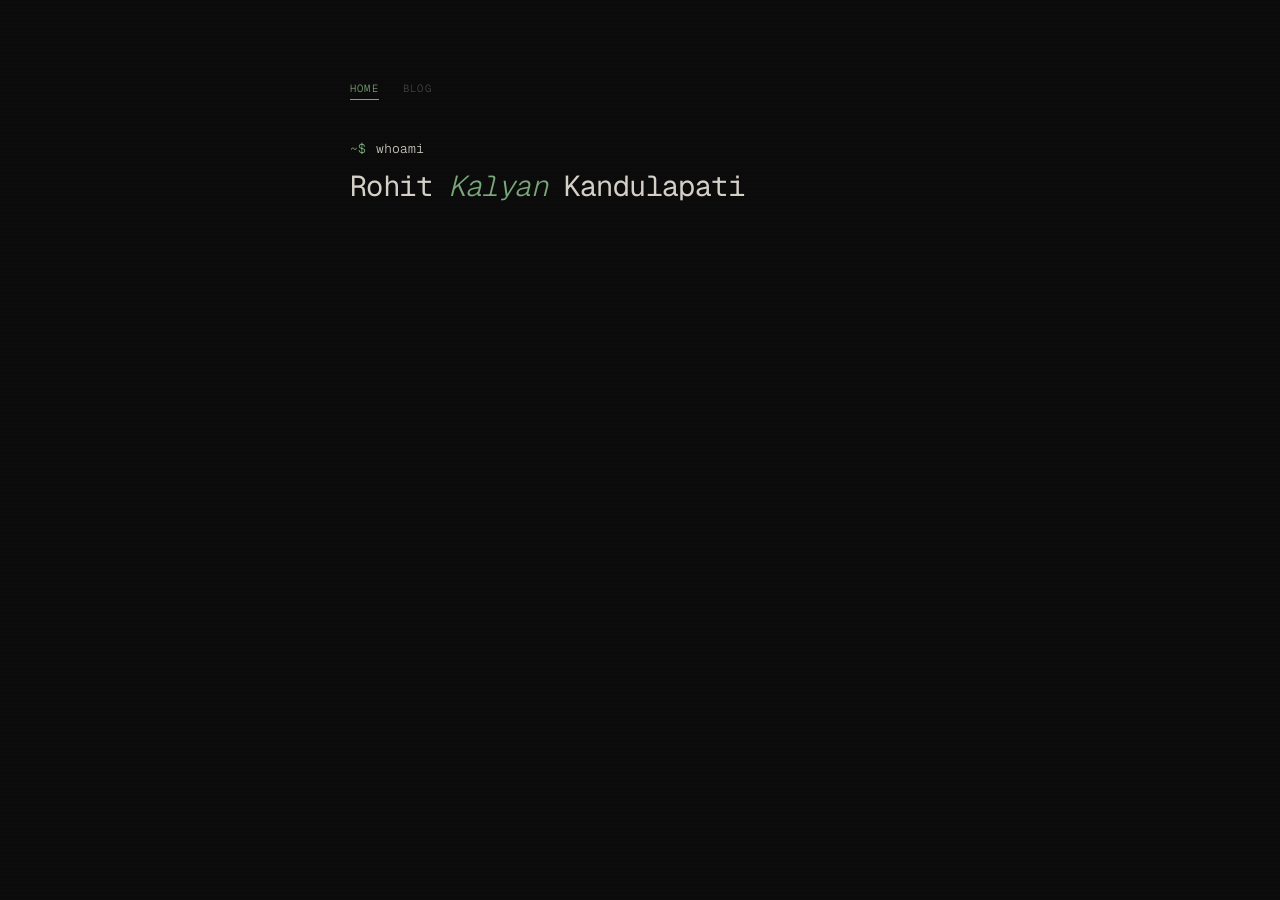
==== index.html @ 64111e32 "Blog hosted on hashnode" ====
<!DOCTYPE html>
<html lang="en">
<head>
  <meta charset="UTF-8" />
  <meta name="viewport" content="width=device-width, initial-scale=1.0" />
  <title>Rohit Kalyan Kandulapati</title>
  <link rel="icon" type="image/jpeg" href="icon.jpg">
  <link rel="apple-touch-icon" href="favicon.jpg">
  <link rel="preconnect" href="https://fonts.googleapis.com">
  <link href="https://fonts.googleapis.com/css2?family=Geist+Mono:wght@300;400;500&family=Caveat:wght@600&display=swap" rel="stylesheet">
  <style>
    *, *::before, *::after { box-sizing: border-box; margin: 0; padding: 0; }

    :root {
      --bg: #0c0c0c;
      --fg: #d4d0c8;
      --dim: #4a4845;
      --green: #7aa87a;
      --green-bright: #9ec89e;
      --line: #1e1e1b;
    }

    body {
      background: var(--bg);
      color: var(--fg);
      font-family: 'Geist Mono', monospace;
      font-weight: 300;
      font-size: 13px;
      line-height: 1.7;
      min-height: 100vh;
      padding: 5rem 1.5rem 5rem;
      display: flex;
      justify-content: center;
    }

    body::before {
      content: '';
      position: fixed;
      inset: 0;
      background: repeating-linear-gradient(
        0deg, transparent, transparent 2px,
        rgba(0,0,0,0.04) 2px, rgba(0,0,0,0.04) 4px
      );
      pointer-events: none;
      z-index: 0;
    }

    main {
      position: relative;
      z-index: 1;
      width: 100%;
      max-width: 580px;
    }

    /* ── site nav ── */
    .site-nav {
      display: flex;
      gap: 1.5rem;
      margin-bottom: 2.5rem;
    }
    .site-nav a {
      font-size: 0.65rem;
      color: var(--dim);
      text-decoration: none;
      letter-spacing: 0.12em;
      text-transform: uppercase;
      transition: color 0.2s;
      position: relative;
    }
    .site-nav a:hover { color: var(--fg); }
    .site-nav a.active { color: var(--green); }
    .site-nav a.active::after {
      content: '';
      position: absolute;
      bottom: -2px;
      left: 0;
      width: 100%;
      height: 1px;
      background: var(--green);
    }

    /* ── animation ── */
    .anim {
      opacity: 0;
      transition: opacity 0.35s ease;
    }
    .anim.show { opacity: 1; }

    /* ── layout ── */
    .row {
      display: flex;
      align-items: baseline;
      gap: 0.6rem;
      line-height: 1.7;
    }

    .prompt { color: var(--green); flex-shrink: 0; user-select: none; }
    .cmd    { color: var(--fg); }

    .out     { color: var(--fg); }
    .out-dim { color: var(--dim); }

    .name-out {
      font-size: clamp(1.3rem, 4vw, 1.8rem);
      font-weight: 400;
      color: var(--fg);
      letter-spacing: -0.02em;
      line-height: 1.2;
    }

    /* green italic highlights */
    .name-em { font-style: italic; color: var(--green); font-weight: 300; }
    .hl      { font-style: italic; color: var(--green); }

    /* cursor */
    .cursor {
      display: inline-block;
      width: 7px;
      height: 0.85em;
      background: var(--green);
      vertical-align: text-bottom;
      margin-left: 1px;
      animation: blink 1.1s step-end infinite;
    }
    @keyframes blink { 0%,100%{opacity:1} 50%{opacity:0} }
    .cursor.off { display: none; }

    /* spacing */
    .gap-sm { margin-top: 0.6rem; }
    .gap-md { margin-top: 1.4rem; }
    .gap-lg { margin-top: 2.2rem; }

    /* skills */
    .skills-row { flex-wrap: wrap; align-items: baseline; }
    .skill {
      color: var(--dim);
      cursor: default;
      transition: color 0.15s;
      font-size: 13px;
    }
    .skill:hover { color: var(--green); }
    .sep-dot { color: #2a2a27; margin: 0 0.35rem; font-size: 13px; }

    /* icon links */
    .icon-links { display: flex; flex-direction: column; gap: 0.35rem; }
    .icon-links a {
      color: var(--dim);
      text-decoration: none;
      display: flex;
      align-items: center;
      gap: 0.6rem;
      transition: color 0.15s;
    }
    .icon-links a:hover,
    .icon-links a:hover span { color: var(--green); }
    .icon-links svg { width: 14px; height: 14px; flex-shrink: 0; }
    .icon-links span { color: var(--fg); font-size: 13px; }

    /* divider */
    .term-divider {
      border: none;
      border-top: 1px solid var(--line);
      margin: 1.8rem 0;
    }

    @media (max-width: 480px) {
      body { padding: 4rem 1.25rem 4rem; }
    }
  </style>
</head>
<body>
<main>

  <nav class="site-nav">
    <a href="/" class="active">home</a>
    <a href="https://blog.rohitkalyan.in" target="_blank" rel="noopener">blog</a>
  </nav>

  <!-- whoami -->
  <div class="row anim" id="s1">
    <span class="prompt">~$</span>
    <span class="cmd" id="cmd1"></span><span class="cursor" id="cur1"></span>
  </div>
  <div class="row gap-sm anim" id="s2">
    <span class="name-out">Rohit <em class="name-em">Kalyan</em> Kandulapati</span>
  </div>

  <!-- cat about.txt -->
  <div class="row gap-md anim" id="s3">
    <span class="prompt">~$</span>
    <span class="cmd" id="cmd2"></span><span class="cursor" id="cur2"></span>
  </div>
  <div class="anim" id="s4" style="opacity:0">
    <div class="row gap-sm" style="opacity:0"><span class="out">DevOps Engineer based in Hyderabad, India.</span></div>
    <div class="row" style="opacity:0"><span class="out">2+ years running <em class="hl">Kubernetes</em> on <em class="hl">AWS</em> — EKS migrations,</span></div>
    <div class="row" style="opacity:0"><span class="out">CI/CD pipelines, and automating what drains engineering teams.</span></div>
    <div class="row" style="opacity:0"><span class="out">Currently at <em class="hl">Carelon Global Solutions</em>. <em class="hl">CKA certified.</em></span></div>
  </div>

  <!-- cat skills.txt -->
  <div class="row gap-md anim" id="s5">
    <span class="prompt">~$</span>
    <span class="cmd" id="cmd3"></span><span class="cursor" id="cur3"></span>
  </div>
  <div class="row gap-sm skills-row anim" id="s6">
    <span class="skill">kubernetes</span><span class="sep-dot">·</span><span class="skill">eks</span><span class="sep-dot">·</span><span class="skill">aws</span><span class="sep-dot">·</span><span class="skill">terraform</span><span class="sep-dot">·</span><span class="skill">jenkins</span><span class="sep-dot">·</span><span class="skill">github actions</span><span class="sep-dot">·</span><span class="skill">argo cd</span><span class="sep-dot">·</span><span class="skill">docker</span><span class="sep-dot">·</span><span class="skill">ansible</span><span class="sep-dot">·</span><span class="skill">python</span><span class="sep-dot">·</span><span class="skill">bash</span>
  </div>

  <!-- cat links.txt -->
  <div class="row gap-md anim" id="s7">
    <span class="prompt">~$</span>
    <span class="cmd" id="cmd4"></span><span class="cursor" id="cur4"></span>
  </div>
  <div class="icon-links gap-sm anim" id="s8" style="opacity:0">
    <a href="https://github.com/rohit-kandulapati" style="opacity:0" target="_blank" rel="noopener">
      <svg viewBox="0 0 24 24" fill="none" stroke="currentColor" stroke-width="1.5"><path d="M9 19c-5 1.5-5-2.5-7-3m14 6v-3.87a3.37 3.37 0 0 0-.94-2.61c3.14-.35 6.44-1.54 6.44-7A5.44 5.44 0 0 0 20 4.77 5.07 5.07 0 0 0 19.91 1S18.73.65 16 2.48a13.38 13.38 0 0 0-7 0C6.27.65 5.09 1 5.09 1A5.07 5.07 0 0 0 5 4.77a5.44 5.44 0 0 0-1.5 3.78c0 5.42 3.3 6.61 6.44 7A3.37 3.37 0 0 0 9 18.13V22"/></svg>
      <span>github.com/rohit-kandulapati</span>
    </a>
    <a href="https://linkedin.com/in/rohit-kandulapati" style="opacity:0" target="_blank" rel="noopener">
      <svg viewBox="0 0 24 24" fill="none" stroke="currentColor" stroke-width="1.5"><path d="M16 8a6 6 0 0 1 6 6v7h-4v-7a2 2 0 0 0-2-2 2 2 0 0 0-2 2v7h-4v-7a6 6 0 0 1 6-6z"/><rect x="2" y="9" width="4" height="12"/><circle cx="4" cy="4" r="2"/></svg>
      <span>linkedin.com/in/rohit-kandulapati</span>
    </a>
    <a href="mailto:rohitkalyan.kandulapati@gmail.com" style="opacity:0">
      <svg viewBox="0 0 24 24" fill="none" stroke="currentColor" stroke-width="1.5"><path d="M4 4h16c1.1 0 2 .9 2 2v12c0 1.1-.9 2-2 2H4c-1.1 0-2-.9-2-2V6c0-1.1.9-2 2-2z"/><polyline points="22,6 12,13 2,6"/></svg>
      <span>rohitkalyan.kandulapati@gmail.com</span>
    </a>
  </div>

  <!-- open prompt -->
  <div class="row gap-lg anim" id="s9">
    <span class="prompt">~$</span>
    <span class="cursor"></span>
  </div>

</main>
<script>
  const sleep = ms => new Promise(r => setTimeout(r, ms));

  function show(id) {
    const el = document.getElementById(id);
    if (el) { el.style.opacity = '1'; el.style.transition = 'none'; }
  }

  function hideCursor(id) {
    const el = document.getElementById(id);
    if (el) el.classList.add('off');
  }

  async function type(cmdId, text, speed) {
    const el = document.getElementById(cmdId);
    if (!el) return;
    for (const ch of text) {
      el.textContent += ch;
      await sleep(speed + Math.random() * 18);
    }
  }

  async function showLines(parentId, delayBetween) {
    const parent = document.getElementById(parentId);
    if (!parent) return;
    parent.style.opacity = '1';
    for (const line of parent.children) {
      line.style.opacity = '1';
      await sleep(delayBetween);
    }
  }

  async function run() {
    await sleep(400);

    show('s1');
    await type('cmd1', 'whoami', 70);
    await sleep(120);
    hideCursor('cur1');
    show('s2');
    await sleep(350);

    show('s3');
    await type('cmd2', 'cat about.txt', 60);
    await sleep(120);
    hideCursor('cur2');
    await showLines('s4', 80);
    await sleep(300);

    show('s5');
    await type('cmd3', 'cat skills.txt', 60);
    await sleep(120);
    hideCursor('cur3');
    show('s6');
    await sleep(300);

    show('s7');
    await type('cmd4', 'cat links.txt', 60);
    await sleep(120);
    hideCursor('cur4');
    await showLines('s8', 100);
    await sleep(300);

    show('s9');
  }

  run();
</script>
</body>
</html>
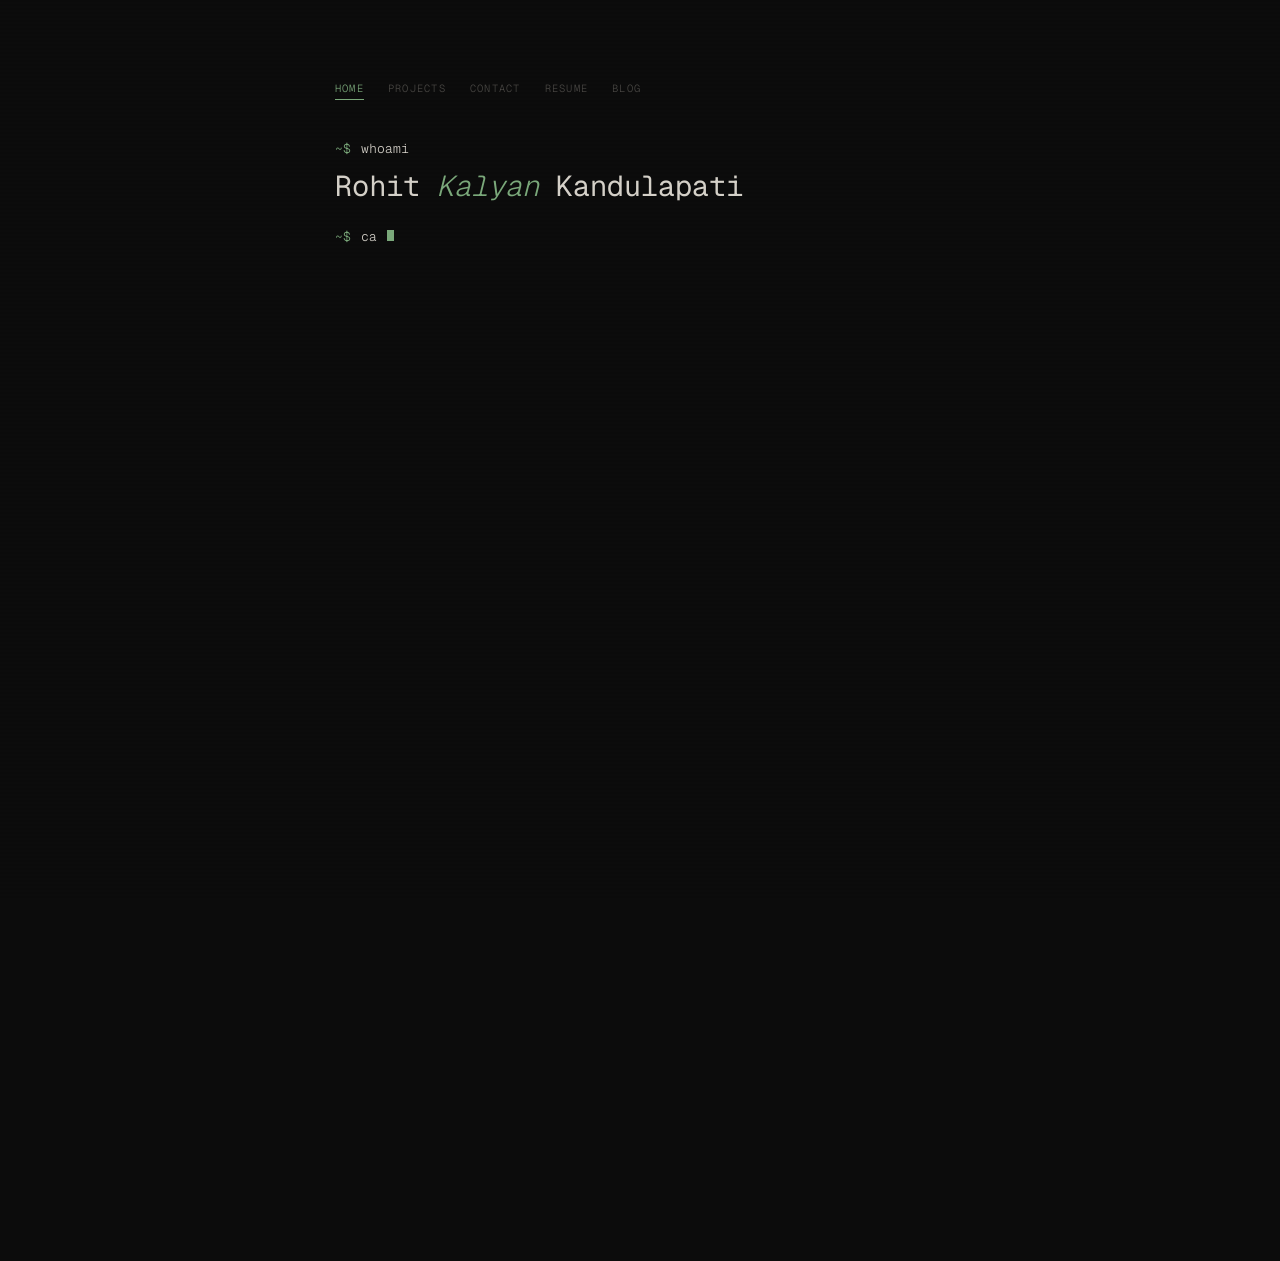
==== commit 78098d59: "Adding Changes" ====
--- a/index.html
+++ b/index.html
@@ -1,8 +1,9 @@
-<!DOCTYPE html>
+<!doctype html>
 <html lang="en">
 <head>
-  <meta charset="UTF-8" />
-  <meta name="viewport" content="width=device-width, initial-scale=1.0" />
+  <meta charset="UTF-8">
+  <meta name="viewport" content="width=device-width, initial-scale=1.0">
+  <meta name="description" content="Rohit Kalyan Kandulapati - CKA-certified DevOps Engineer working with AWS, EKS, CI/CD, and infrastructure automation.">
   <title>Rohit Kalyan Kandulapati</title>
   <link rel="icon" type="image/jpeg" href="icon.jpg">
   <link rel="apple-touch-icon" href="favicon.jpg">
@@ -23,7 +24,7 @@
     body {
       background: var(--bg);
       color: var(--fg);
-      font-family: 'Geist Mono', monospace;
+      font-family: "Geist Mono", monospace;
       font-weight: 300;
       font-size: 13px;
       line-height: 1.7;
@@ -34,12 +35,12 @@
     }
 
     body::before {
-      content: '';
+      content: "";
       position: fixed;
       inset: 0;
       background: repeating-linear-gradient(
         0deg, transparent, transparent 2px,
-        rgba(0,0,0,0.04) 2px, rgba(0,0,0,0.04) 4px
+        rgba(0, 0, 0, 0.04) 2px, rgba(0, 0, 0, 0.04) 4px
       );
       pointer-events: none;
       z-index: 0;
@@ -49,15 +50,16 @@
       position: relative;
       z-index: 1;
       width: 100%;
-      max-width: 580px;
-    }
-
-    /* ── site nav ── */
+      max-width: 610px;
+    }
+
     .site-nav {
       display: flex;
+      flex-wrap: wrap;
       gap: 1.5rem;
       margin-bottom: 2.5rem;
     }
+
     .site-nav a {
       font-size: 0.65rem;
       color: var(--dim);
@@ -67,10 +69,11 @@
       transition: color 0.2s;
       position: relative;
     }
+
     .site-nav a:hover { color: var(--fg); }
     .site-nav a.active { color: var(--green); }
     .site-nav a.active::after {
-      content: '';
+      content: "";
       position: absolute;
       bottom: -2px;
       left: 0;
@@ -79,14 +82,13 @@
       background: var(--green);
     }
 
-    /* ── animation ── */
     .anim {
       opacity: 0;
       transition: opacity 0.35s ease;
     }
+
     .anim.show { opacity: 1; }
 
-    /* ── layout ── */
     .row {
       display: flex;
       align-items: baseline;
@@ -94,25 +96,30 @@
       line-height: 1.7;
     }
 
-    .prompt { color: var(--green); flex-shrink: 0; user-select: none; }
-    .cmd    { color: var(--fg); }
-
-    .out     { color: var(--fg); }
+    .prompt {
+      color: var(--green);
+      flex-shrink: 0;
+      user-select: none;
+    }
+
+    .cmd, .out { color: var(--fg); }
     .out-dim { color: var(--dim); }
 
     .name-out {
       font-size: clamp(1.3rem, 4vw, 1.8rem);
       font-weight: 400;
       color: var(--fg);
-      letter-spacing: -0.02em;
+      letter-spacing: 0;
       line-height: 1.2;
     }
 
-    /* green italic highlights */
-    .name-em { font-style: italic; color: var(--green); font-weight: 300; }
-    .hl      { font-style: italic; color: var(--green); }
-
-    /* cursor */
+    .name-em,
+    .hl {
+      font-style: italic;
+      color: var(--green);
+      font-weight: 300;
+    }
+
     .cursor {
       display: inline-block;
       width: 7px;
@@ -122,27 +129,57 @@
       margin-left: 1px;
       animation: blink 1.1s step-end infinite;
     }
-    @keyframes blink { 0%,100%{opacity:1} 50%{opacity:0} }
+
+    @keyframes blink {
+      0%, 100% { opacity: 1; }
+      50% { opacity: 0; }
+    }
+
     .cursor.off { display: none; }
 
-    /* spacing */
     .gap-sm { margin-top: 0.6rem; }
     .gap-md { margin-top: 1.4rem; }
     .gap-lg { margin-top: 2.2rem; }
 
-    /* skills */
-    .skills-row { flex-wrap: wrap; align-items: baseline; }
+    .skills-row {
+      flex-wrap: wrap;
+      align-items: baseline;
+    }
+
     .skill {
       color: var(--dim);
       cursor: default;
       transition: color 0.15s;
       font-size: 13px;
     }
+
     .skill:hover { color: var(--green); }
-    .sep-dot { color: #2a2a27; margin: 0 0.35rem; font-size: 13px; }
-
-    /* icon links */
-    .icon-links { display: flex; flex-direction: column; gap: 0.35rem; }
+
+    .project-name {
+      color: var(--green-bright);
+      font-weight: 400;
+    }
+
+    .project-link {
+      color: var(--dim);
+      text-decoration: none;
+      transition: color 0.15s;
+    }
+
+    .project-link:hover { color: var(--green); }
+
+    .sep-dot {
+      color: #2a2a27;
+      margin: 0 0.35rem;
+      font-size: 13px;
+    }
+
+    .icon-links {
+      display: flex;
+      flex-direction: column;
+      gap: 0.35rem;
+    }
+
     .icon-links a {
       color: var(--dim);
       text-decoration: none;
@@ -151,12 +188,21 @@
       gap: 0.6rem;
       transition: color 0.15s;
     }
+
     .icon-links a:hover,
     .icon-links a:hover span { color: var(--green); }
-    .icon-links svg { width: 14px; height: 14px; flex-shrink: 0; }
-    .icon-links span { color: var(--fg); font-size: 13px; }
-
-    /* divider */
+
+    .icon-links svg {
+      width: 14px;
+      height: 14px;
+      flex-shrink: 0;
+    }
+
+    .icon-links span {
+      color: var(--fg);
+      font-size: 13px;
+    }
+
     .term-divider {
       border: none;
       border-top: 1px solid var(--line);
@@ -165,18 +211,20 @@
 
     @media (max-width: 480px) {
       body { padding: 4rem 1.25rem 4rem; }
+      .row { align-items: flex-start; }
     }
   </style>
 </head>
 <body>
 <main>
-
   <nav class="site-nav">
     <a href="/" class="active">home</a>
+    <a href="#projects">projects</a>
+    <a href="#contact">contact</a>
+    <a href="assets/RohitKandulapati_DevOps_Resume.pdf">resume</a>
     <a href="https://blog.rohitkalyan.in" target="_blank" rel="noopener">blog</a>
   </nav>
 
-  <!-- whoami -->
   <div class="row anim" id="s1">
     <span class="prompt">~$</span>
     <span class="cmd" id="cmd1"></span><span class="cursor" id="cur1"></span>
@@ -185,65 +233,89 @@
     <span class="name-out">Rohit <em class="name-em">Kalyan</em> Kandulapati</span>
   </div>
 
-  <!-- cat about.txt -->
   <div class="row gap-md anim" id="s3">
     <span class="prompt">~$</span>
     <span class="cmd" id="cmd2"></span><span class="cursor" id="cur2"></span>
   </div>
   <div class="anim" id="s4" style="opacity:0">
     <div class="row gap-sm" style="opacity:0"><span class="out">DevOps Engineer based in Hyderabad, India.</span></div>
-    <div class="row" style="opacity:0"><span class="out">2+ years running <em class="hl">Kubernetes</em> on <em class="hl">AWS</em> — EKS migrations,</span></div>
-    <div class="row" style="opacity:0"><span class="out">CI/CD pipelines, and automating what drains engineering teams.</span></div>
+    <div class="row" style="opacity:0"><span class="out">I build and operate <em class="hl">AWS</em> and <em class="hl">Kubernetes</em> platforms for enterprise applications.</span></div>
+    <div class="row" style="opacity:0"><span class="out">Most of my work is around safer releases, GitOps delivery, infrastructure automation,</span></div>
+    <div class="row" style="opacity:0"><span class="out">and removing the manual work that slows engineering teams down.</span></div>
     <div class="row" style="opacity:0"><span class="out">Currently at <em class="hl">Carelon Global Solutions</em>. <em class="hl">CKA certified.</em></span></div>
   </div>
 
-  <!-- cat skills.txt -->
   <div class="row gap-md anim" id="s5">
     <span class="prompt">~$</span>
     <span class="cmd" id="cmd3"></span><span class="cursor" id="cur3"></span>
   </div>
-  <div class="row gap-sm skills-row anim" id="s6">
-    <span class="skill">kubernetes</span><span class="sep-dot">·</span><span class="skill">eks</span><span class="sep-dot">·</span><span class="skill">aws</span><span class="sep-dot">·</span><span class="skill">terraform</span><span class="sep-dot">·</span><span class="skill">jenkins</span><span class="sep-dot">·</span><span class="skill">github actions</span><span class="sep-dot">·</span><span class="skill">argo cd</span><span class="sep-dot">·</span><span class="skill">docker</span><span class="sep-dot">·</span><span class="skill">ansible</span><span class="sep-dot">·</span><span class="skill">python</span><span class="sep-dot">·</span><span class="skill">bash</span>
-  </div>
-
-  <!-- cat links.txt -->
+  <div class="anim" id="s6" style="opacity:0">
+    <div class="row gap-sm" style="opacity:0"><span class="out">Reduced planned maintenance downtime by <em class="hl">85%</em> using blue-green deployments on Amazon EKS.</span></div>
+    <div class="row" style="opacity:0"><span class="out">Containerized enterprise workloads across six environments, improving compute usage by <em class="hl">40%</em>.</span></div>
+    <div class="row" style="opacity:0"><span class="out">Automated Tomcat operations across 40+ servers, saving about <em class="hl">42 hours/week</em> of team effort.</span></div>
+    <div class="row" style="opacity:0"><span class="out">Support platforms spanning 13+ applications across EKS, Linux, and Tomcat environments.</span></div>
+  </div>
+
   <div class="row gap-md anim" id="s7">
     <span class="prompt">~$</span>
     <span class="cmd" id="cmd4"></span><span class="cursor" id="cur4"></span>
   </div>
-  <div class="icon-links gap-sm anim" id="s8" style="opacity:0">
+  <div class="row gap-sm skills-row anim" id="s8">
+    <span class="skill">kubernetes</span><span class="sep-dot">.</span><span class="skill">eks</span><span class="sep-dot">.</span><span class="skill">aws</span><span class="sep-dot">.</span><span class="skill">terraform</span><span class="sep-dot">.</span><span class="skill">jenkins</span><span class="sep-dot">.</span><span class="skill">argo cd</span><span class="sep-dot">.</span><span class="skill">github actions</span><span class="sep-dot">.</span><span class="skill">docker</span><span class="sep-dot">.</span><span class="skill">ansible</span><span class="sep-dot">.</span><span class="skill">python</span><span class="sep-dot">.</span><span class="skill">bash</span><span class="sep-dot">.</span><span class="skill">linux</span>
+  </div>
+
+  <div id="projects" class="row gap-md anim">
+    <span class="prompt">~$</span>
+    <span class="cmd" id="cmd5"></span><span class="cursor" id="cur5"></span>
+  </div>
+  <div class="anim" id="s9" style="opacity:0">
+    <div class="row gap-sm" style="opacity:0"><span class="out"><span class="project-name">QR Code Generator</span> - Cloud-native DevOps platform.</span></div>
+    <div class="row" style="opacity:0"><span class="out out-dim">Terraform-provisioned AWS infrastructure with EKS, VPC, IAM, Helm, Argo CD GitOps, GitHub Actions, and IRSA-backed S3 access.</span></div>
+    <div class="row" style="opacity:0"><span class="out"><a class="project-link" href="https://github.com/rohit-kandulapati/devops-qr-code" target="_blank" rel="noopener">github.com/rohit-kandulapati/devops-qr-code<em class="hl">↗</em></a></span></div>
+    <div class="row gap-sm" style="opacity:0"><span class="out"><span class="project-name">Kafka KRaft</span> - Custom containerized Kafka service.</span></div>
+    <div class="row" style="opacity:0"><span class="out out-dim">Built a minimal Alpine-based Kafka image using ZooKeeper-free KRaft mode, then deployed a 3-node StatefulSet on Kubernetes with PersistentVolumes.</span></div>
+    <div class="row" style="opacity:0"><span class="out"><a class="project-link" href="https://github.com/rohit-kandulapati/kafka-kraft-alpine" target="_blank" rel="noopener">github.com/rohit-kandulapati/kafka-kraft-alpine<em class="hl">↗</em></a></span></div>
+  </div>
+
+  <div id="contact" class="row gap-md anim">
+    <span class="prompt">~$</span>
+    <span class="cmd" id="cmd6"></span><span class="cursor" id="cur6"></span>
+  </div>
+  <div class="icon-links gap-sm anim" id="s10" style="opacity:0">
     <a href="https://github.com/rohit-kandulapati" style="opacity:0" target="_blank" rel="noopener">
-      <svg viewBox="0 0 24 24" fill="none" stroke="currentColor" stroke-width="1.5"><path d="M9 19c-5 1.5-5-2.5-7-3m14 6v-3.87a3.37 3.37 0 0 0-.94-2.61c3.14-.35 6.44-1.54 6.44-7A5.44 5.44 0 0 0 20 4.77 5.07 5.07 0 0 0 19.91 1S18.73.65 16 2.48a13.38 13.38 0 0 0-7 0C6.27.65 5.09 1 5.09 1A5.07 5.07 0 0 0 5 4.77a5.44 5.44 0 0 0-1.5 3.78c0 5.42 3.3 6.61 6.44 7A3.37 3.37 0 0 0 9 18.13V22"/></svg>
+      <svg viewBox="0 0 24 24" fill="none" stroke="currentColor" stroke-width="1.5" aria-hidden="true"><path d="M9 19c-5 1.5-5-2.5-7-3m14 6v-3.87a3.37 3.37 0 0 0-.94-2.61c3.14-.35 6.44-1.54 6.44-7A5.44 5.44 0 0 0 20 4.77 5.07 5.07 0 0 0 19.91 1S18.73.65 16 2.48a13.38 13.38 0 0 0-7 0C6.27.65 5.09 1 5.09 1A5.07 5.07 0 0 0 5 4.77a5.44 5.44 0 0 0-1.5 3.78c0 5.42 3.3 6.61 6.44 7A3.37 3.37 0 0 0 9 18.13V22"/></svg>
       <span>github.com/rohit-kandulapati</span>
     </a>
-    <a href="https://linkedin.com/in/rohit-kandulapati" style="opacity:0" target="_blank" rel="noopener">
-      <svg viewBox="0 0 24 24" fill="none" stroke="currentColor" stroke-width="1.5"><path d="M16 8a6 6 0 0 1 6 6v7h-4v-7a2 2 0 0 0-2-2 2 2 0 0 0-2 2v7h-4v-7a6 6 0 0 1 6-6z"/><rect x="2" y="9" width="4" height="12"/><circle cx="4" cy="4" r="2"/></svg>
+    <a href="https://www.linkedin.com/in/rohit-kandulapati/" style="opacity:0" target="_blank" rel="noopener">
+      <svg viewBox="0 0 24 24" fill="none" stroke="currentColor" stroke-width="1.5" aria-hidden="true"><path d="M16 8a6 6 0 0 1 6 6v7h-4v-7a2 2 0 0 0-2-2 2 2 0 0 0-2 2v7h-4v-7a6 6 0 0 1 6-6z"/><rect x="2" y="9" width="4" height="12"/><circle cx="4" cy="4" r="2"/></svg>
       <span>linkedin.com/in/rohit-kandulapati</span>
     </a>
-    <a href="mailto:rohitkalyan.kandulapati@gmail.com" style="opacity:0">
-      <svg viewBox="0 0 24 24" fill="none" stroke="currentColor" stroke-width="1.5"><path d="M4 4h16c1.1 0 2 .9 2 2v12c0 1.1-.9 2-2 2H4c-1.1 0-2-.9-2-2V6c0-1.1.9-2 2-2z"/><polyline points="22,6 12,13 2,6"/></svg>
-      <span>rohitkalyan.kandulapati@gmail.com</span>
+    <a href="mailto:rohitkalyank@outlook.com" style="opacity:0">
+      <svg viewBox="0 0 24 24" fill="none" stroke="currentColor" stroke-width="1.5" aria-hidden="true"><path d="M4 4h16c1.1 0 2 .9 2 2v12c0 1.1-.9 2-2 2H4c-1.1 0-2-.9-2-2V6c0-1.1.9-2 2-2z"/><polyline points="22,6 12,13 2,6"/></svg>
+      <span>rohitkalyank@outlook.com</span>
     </a>
   </div>
 
-  <!-- open prompt -->
-  <div class="row gap-lg anim" id="s9">
+  <div class="row gap-lg anim" id="s11">
     <span class="prompt">~$</span>
     <span class="cursor"></span>
   </div>
-
 </main>
+
 <script>
-  const sleep = ms => new Promise(r => setTimeout(r, ms));
+  const sleep = ms => new Promise(resolve => setTimeout(resolve, ms));
 
   function show(id) {
     const el = document.getElementById(id);
-    if (el) { el.style.opacity = '1'; el.style.transition = 'none'; }
+    if (el) {
+      el.style.opacity = "1";
+      el.style.transition = "none";
+    }
   }
 
   function hideCursor(id) {
     const el = document.getElementById(id);
-    if (el) el.classList.add('off');
+    if (el) el.classList.add("off");
   }
 
   async function type(cmdId, text, speed) {
@@ -258,9 +330,9 @@
   async function showLines(parentId, delayBetween) {
     const parent = document.getElementById(parentId);
     if (!parent) return;
-    parent.style.opacity = '1';
+    parent.style.opacity = "1";
     for (const line of parent.children) {
-      line.style.opacity = '1';
+      line.style.opacity = "1";
       await sleep(delayBetween);
     }
   }
@@ -268,38 +340,52 @@
   async function run() {
     await sleep(400);
 
-    show('s1');
-    await type('cmd1', 'whoami', 70);
-    await sleep(120);
-    hideCursor('cur1');
-    show('s2');
+    show("s1");
+    await type("cmd1", "whoami", 70);
+    await sleep(120);
+    hideCursor("cur1");
+    show("s2");
     await sleep(350);
 
-    show('s3');
-    await type('cmd2', 'cat about.txt', 60);
-    await sleep(120);
-    hideCursor('cur2');
-    await showLines('s4', 80);
-    await sleep(300);
-
-    show('s5');
-    await type('cmd3', 'cat skills.txt', 60);
-    await sleep(120);
-    hideCursor('cur3');
-    show('s6');
-    await sleep(300);
-
-    show('s7');
-    await type('cmd4', 'cat links.txt', 60);
-    await sleep(120);
-    hideCursor('cur4');
-    await showLines('s8', 100);
-    await sleep(300);
-
-    show('s9');
+    show("s3");
+    await type("cmd2", "cat about.txt", 60);
+    await sleep(120);
+    hideCursor("cur2");
+    await showLines("s4", 80);
+    await sleep(300);
+
+    show("s5");
+    await type("cmd3", "cat impact.txt", 60);
+    await sleep(120);
+    hideCursor("cur3");
+    await showLines("s6", 80);
+    await sleep(300);
+
+    show("s7");
+    await type("cmd4", "cat skills.txt", 60);
+    await sleep(120);
+    hideCursor("cur4");
+    show("s8");
+    await sleep(300);
+
+    show("projects");
+    await type("cmd5", "cat projects.txt", 60);
+    await sleep(120);
+    hideCursor("cur5");
+    await showLines("s9", 80);
+    await sleep(300);
+
+    show("contact");
+    await type("cmd6", "cat contact.txt", 60);
+    await sleep(120);
+    hideCursor("cur6");
+    await showLines("s10", 100);
+    await sleep(300);
+
+    show("s11");
   }
 
   run();
 </script>
 </body>
-</html>+</html>
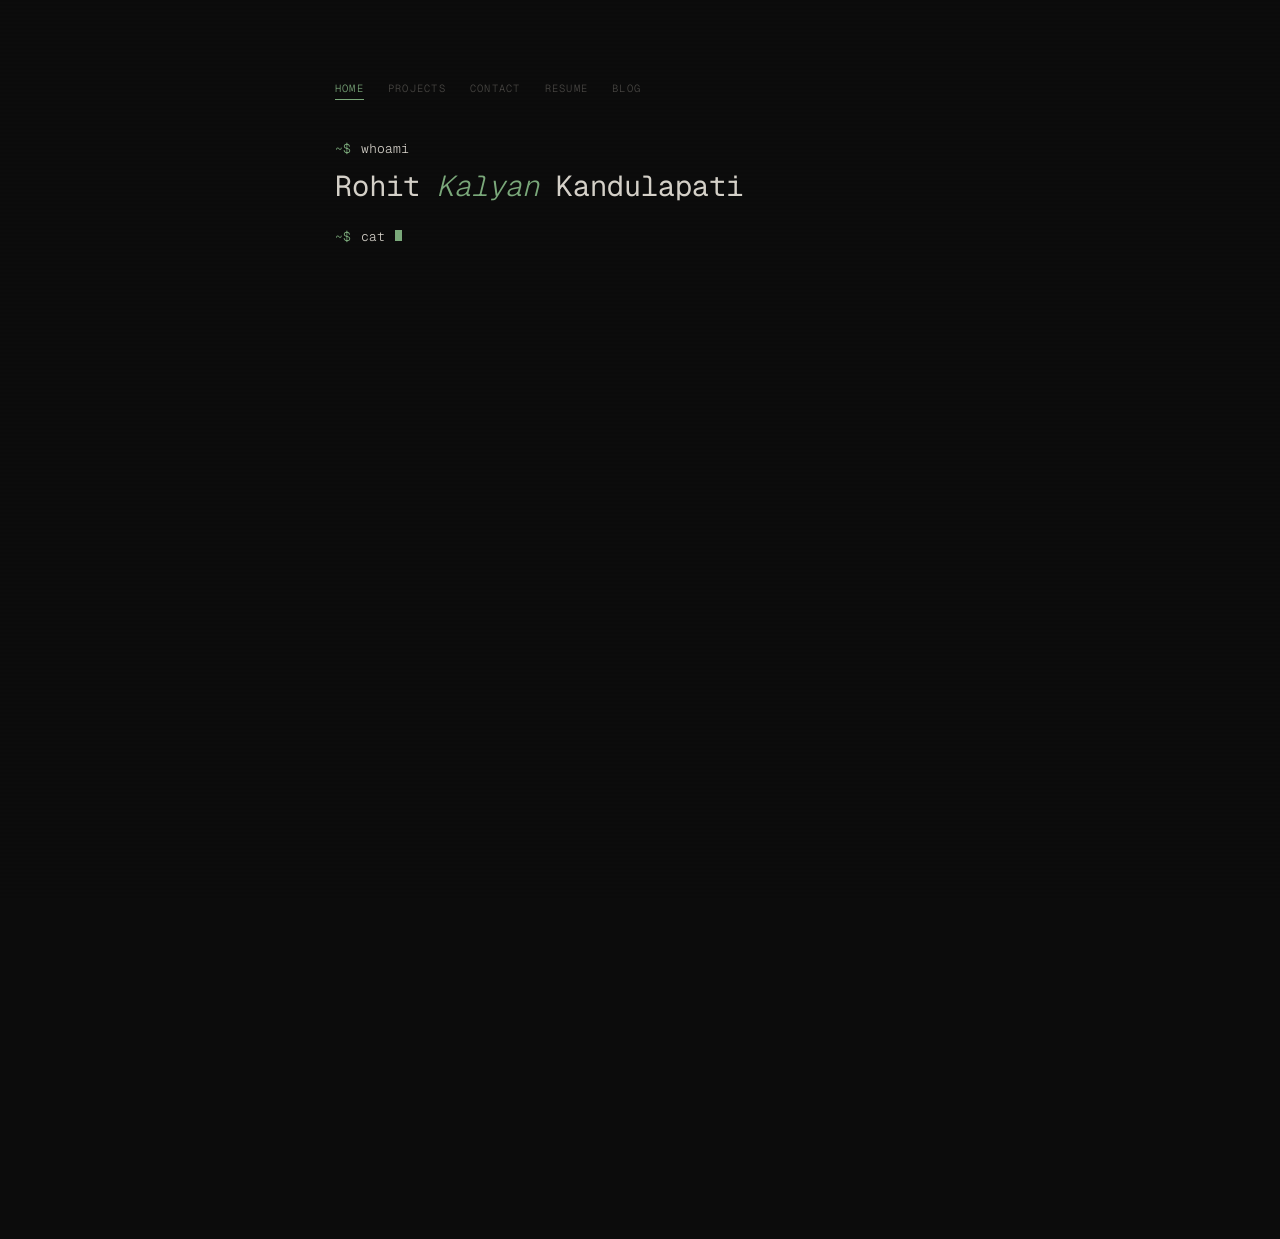
==== commit b915af69: "Changes" ====
--- a/index.html
+++ b/index.html
@@ -240,8 +240,7 @@
   <div class="anim" id="s4" style="opacity:0">
     <div class="row gap-sm" style="opacity:0"><span class="out">DevOps Engineer based in Hyderabad, India.</span></div>
     <div class="row" style="opacity:0"><span class="out">I build and operate <em class="hl">AWS</em> and <em class="hl">Kubernetes</em> platforms for enterprise applications.</span></div>
-    <div class="row" style="opacity:0"><span class="out">Most of my work is around safer releases, GitOps delivery, infrastructure automation,</span></div>
-    <div class="row" style="opacity:0"><span class="out">and removing the manual work that slows engineering teams down.</span></div>
+    <div class="row" style="opacity:0"><span class="out">Most of my work is around safer releases, GitOps delivery, infrastructure automation, and removing the manual work that slows engineering teams down.</span></div>
     <div class="row" style="opacity:0"><span class="out">Currently at <em class="hl">Carelon Global Solutions</em>. <em class="hl">CKA certified.</em></span></div>
   </div>
 
@@ -250,10 +249,10 @@
     <span class="cmd" id="cmd3"></span><span class="cursor" id="cur3"></span>
   </div>
   <div class="anim" id="s6" style="opacity:0">
-    <div class="row gap-sm" style="opacity:0"><span class="out">Reduced planned maintenance downtime by <em class="hl">85%</em> using blue-green deployments on Amazon EKS.</span></div>
-    <div class="row" style="opacity:0"><span class="out">Containerized enterprise workloads across six environments, improving compute usage by <em class="hl">40%</em>.</span></div>
-    <div class="row" style="opacity:0"><span class="out">Automated Tomcat operations across 40+ servers, saving about <em class="hl">42 hours/week</em> of team effort.</span></div>
-    <div class="row" style="opacity:0"><span class="out">Support platforms spanning 13+ applications across EKS, Linux, and Tomcat environments.</span></div>
+    <div class="row gap-sm" style="opacity:0"><span class="out">- Reduced planned maintenance downtime by <em class="hl">85%</em> using blue-green deployments on Amazon EKS.</span></div>
+    <div class="row" style="opacity:0"><span class="out">- Containerized enterprise workloads across six environments, improving compute usage by <em class="hl">40%</em>.</span></div>
+    <div class="row" style="opacity:0"><span class="out">- Automated Tomcat operations across 40+ servers, saving about <em class="hl">42 hours/week</em> of team effort.</span></div>
+    <div class="row" style="opacity:0"><span class="out">- Support platforms spanning 13+ applications across EKS, Linux, and Tomcat environments.</span></div>
   </div>
 
   <div class="row gap-md anim" id="s7">
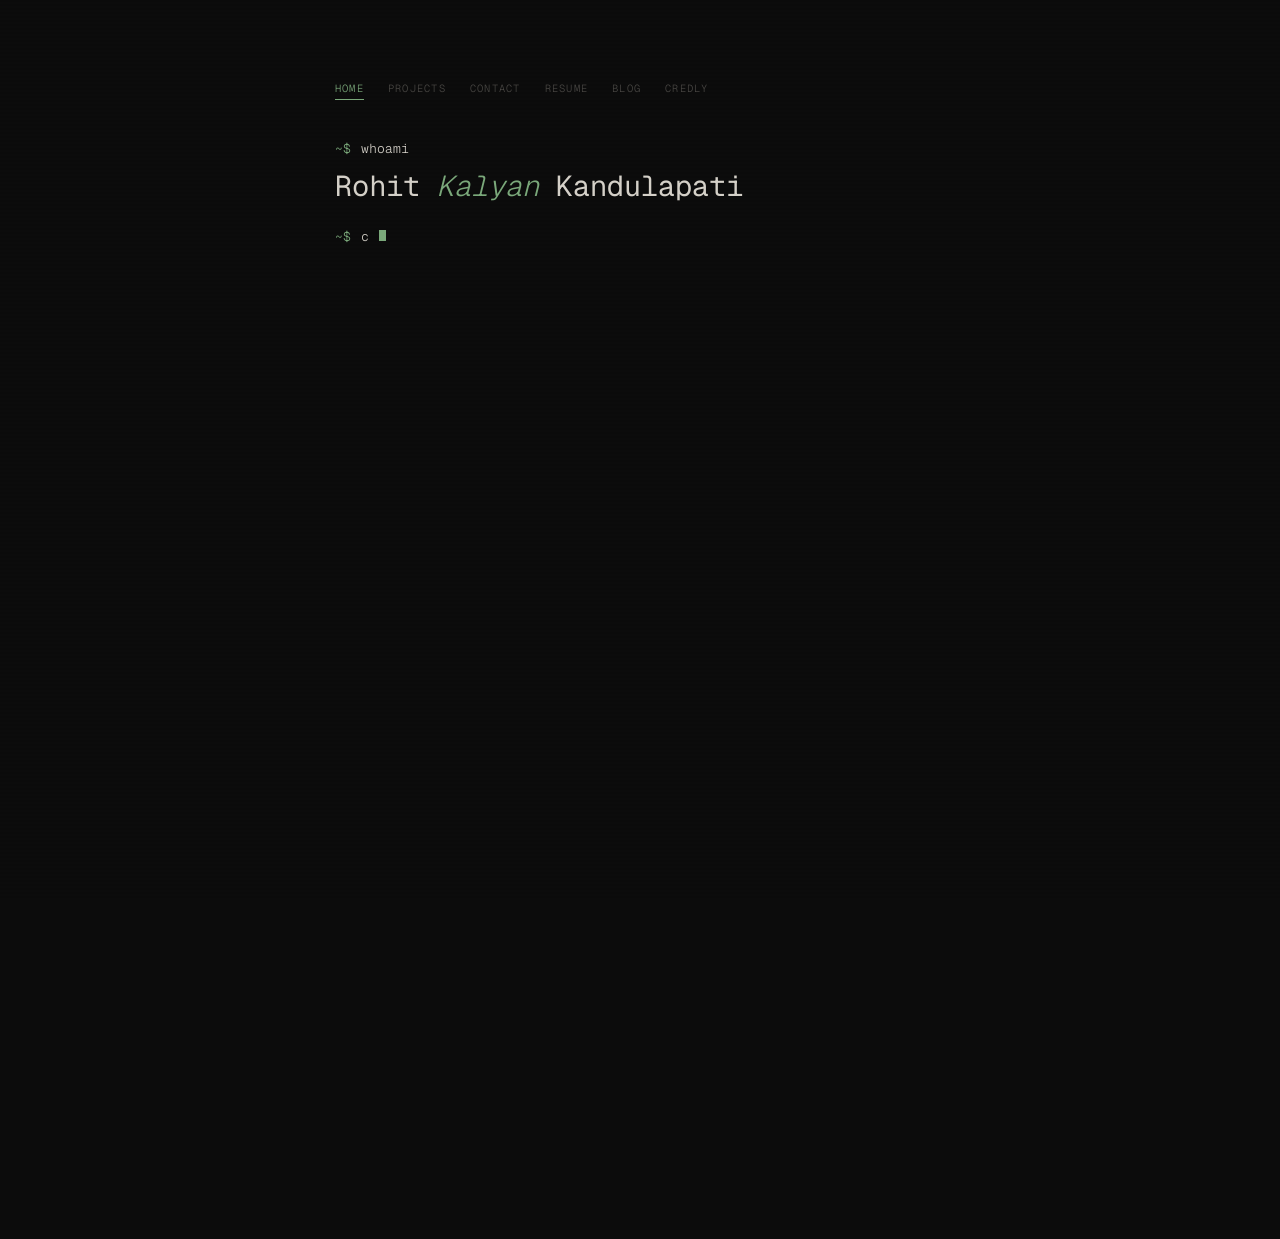
==== commit f77dcb13: "Add link to Credly badge in navigation" ====
--- a/index.html
+++ b/index.html
@@ -223,6 +223,7 @@
     <a href="#contact">contact</a>
     <a href="assets/RohitKandulapati_DevOps_Resume.pdf">resume</a>
     <a href="https://blog.rohitkalyan.in" target="_blank" rel="noopener">blog</a>
+    <a href="https://www.credly.com/users/rohit-kandulapati/badges/credly" target="_blank" rel="noopener">credly</a>
   </nav>
 
   <div class="row anim" id="s1">
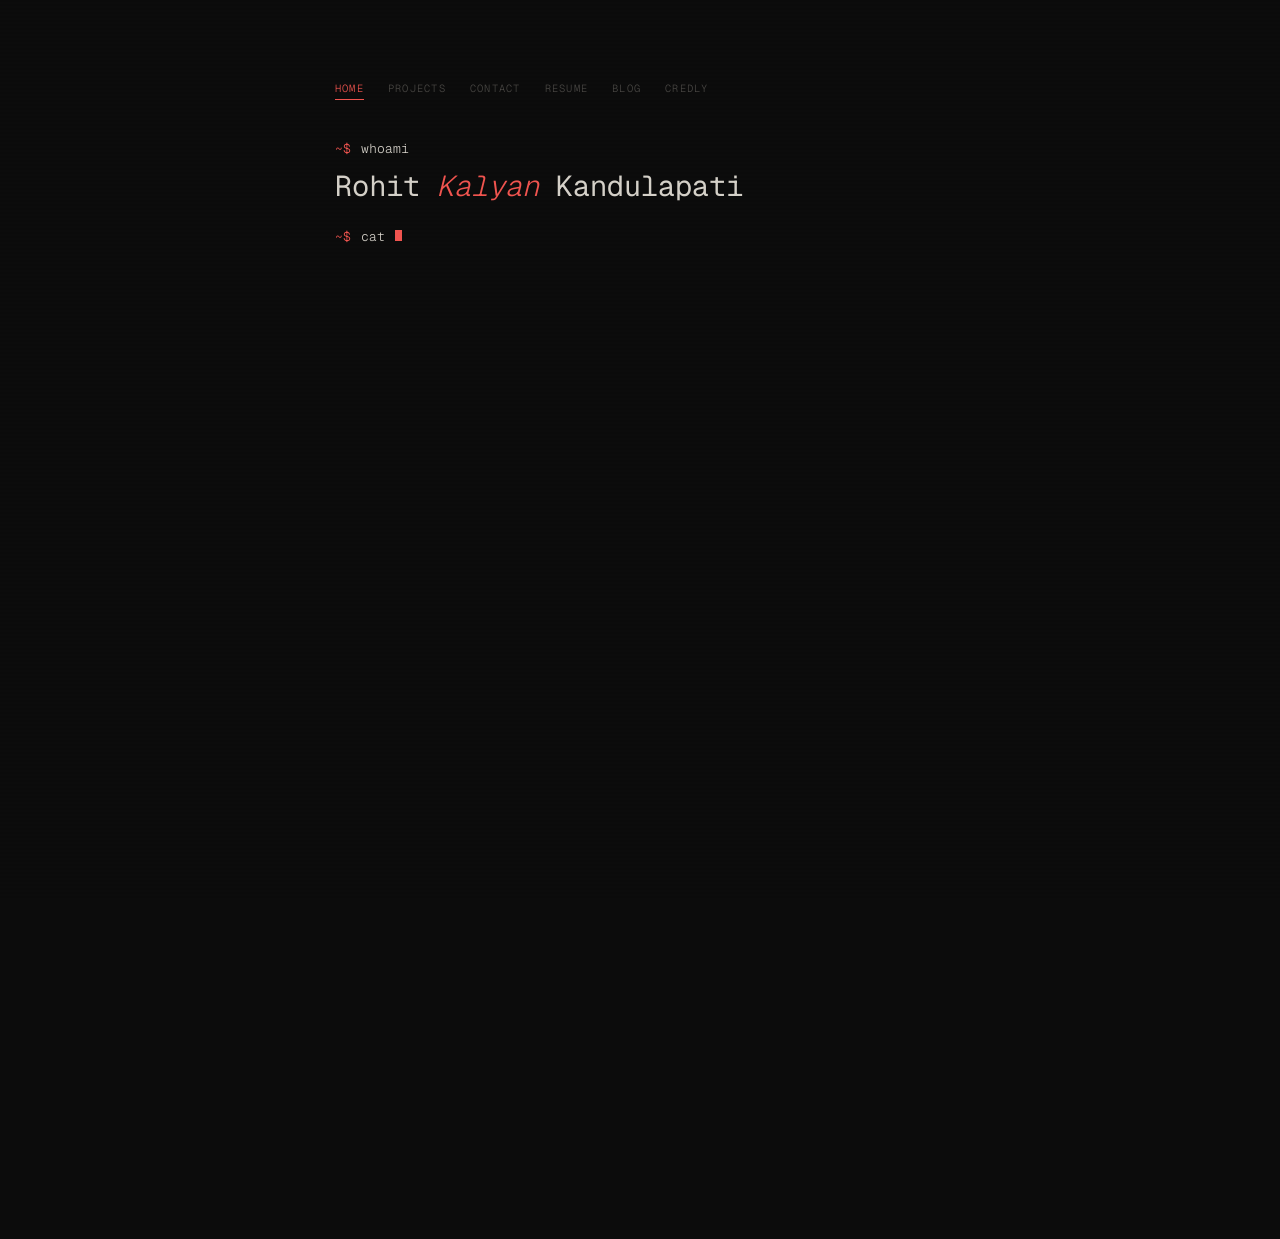
==== commit b060f21d: "Updated: Resume" ====
--- a/index.html
+++ b/index.html
@@ -16,8 +16,6 @@
       --bg: #0c0c0c;
       --fg: #d4d0c8;
       --dim: #4a4845;
-      --green: #7aa87a;
-      --green-bright: #9ec89e;
       --line: #1e1e1b;
     }
 
@@ -214,6 +212,25 @@
       .row { align-items: flex-start; }
     }
   </style>
+
+  <script>
+    (function() {
+      const now = new Date();
+      const utc = now.getTime() + (now.getTimezoneOffset() * 60 * 1000);
+      const istOffset = 5.5 * 60 * 60 * 1000;
+      const istTime = new Date(utc + istOffset);
+      const day = istTime.getDate();
+      
+      const root = document.documentElement;
+      if (day % 2 === 0) {
+        root.style.setProperty('--green', '#F0544F');
+        root.style.setProperty('--green-bright', '#F0544F');
+      } else {
+        root.style.setProperty('--green', '#7aa87a');
+        root.style.setProperty('--green-bright', '#9ec89e');
+      }
+    })();
+  </script>
 </head>
 <body>
 <main>
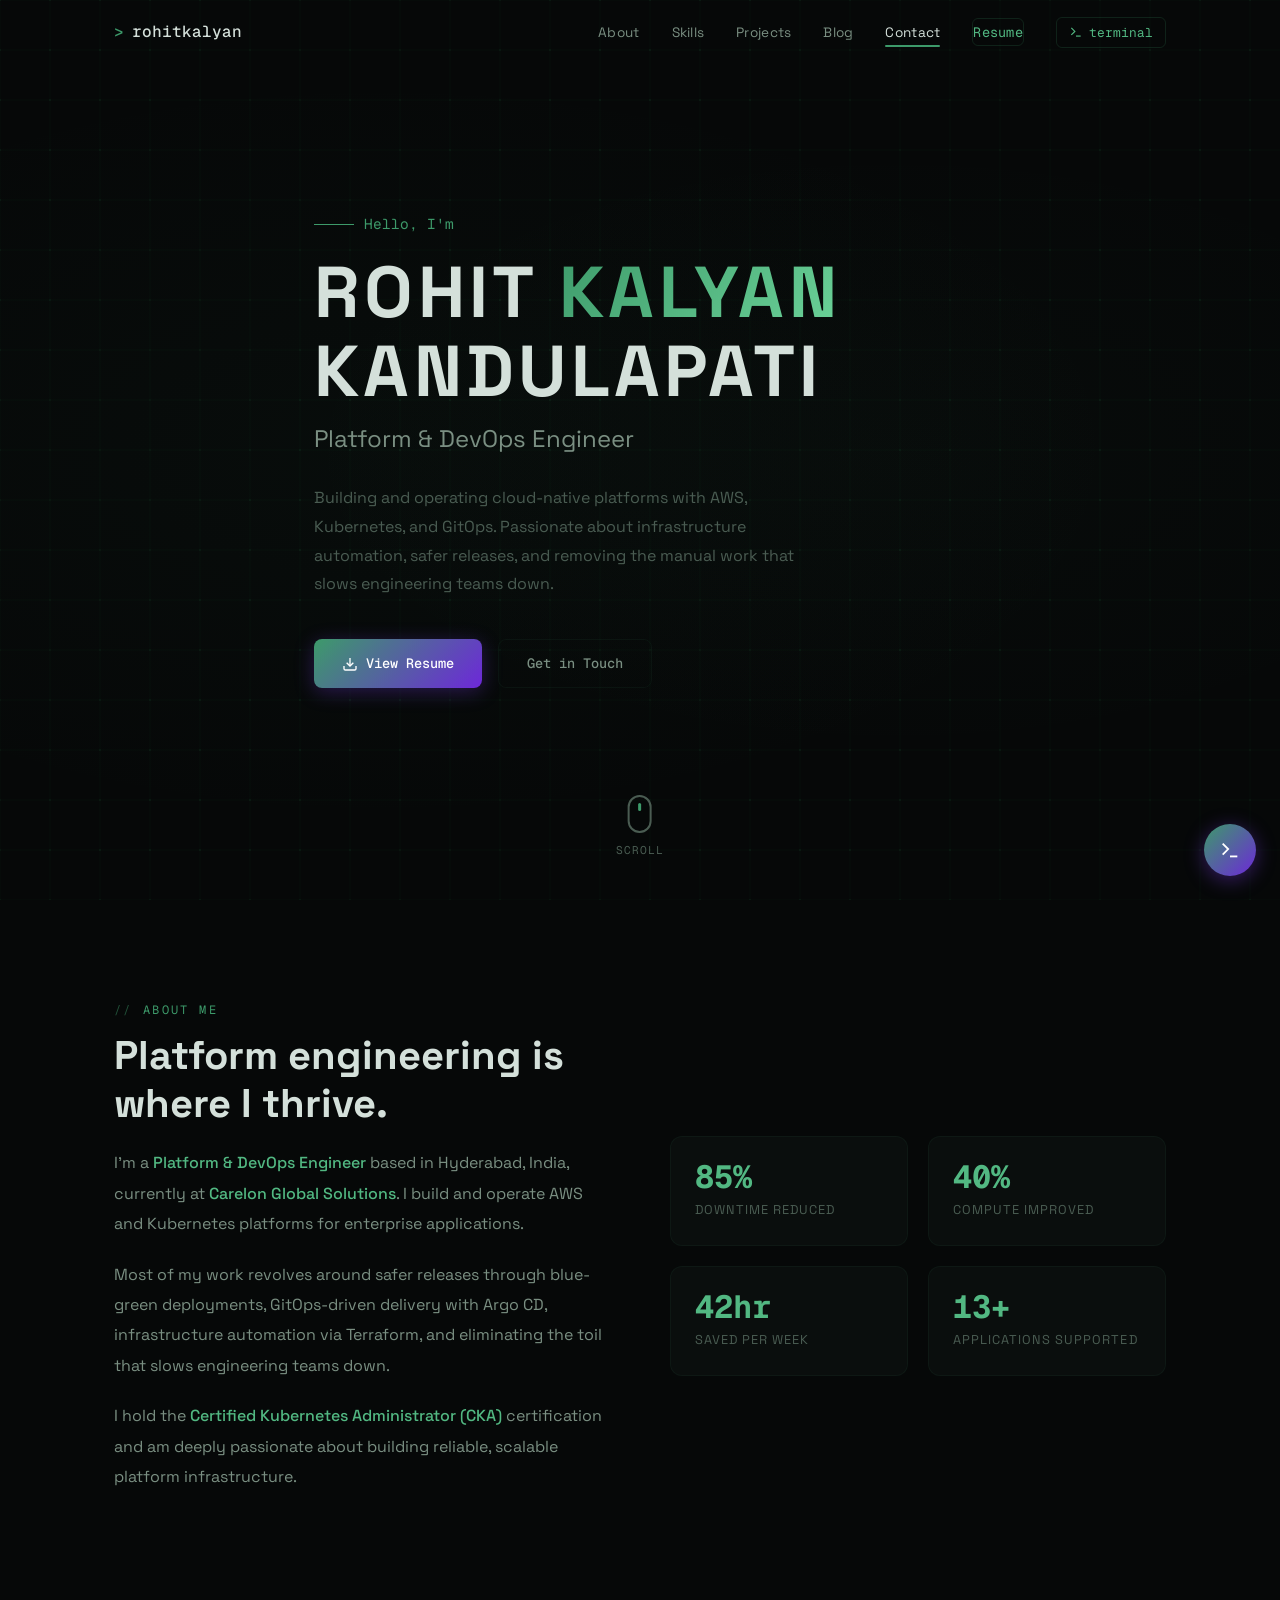
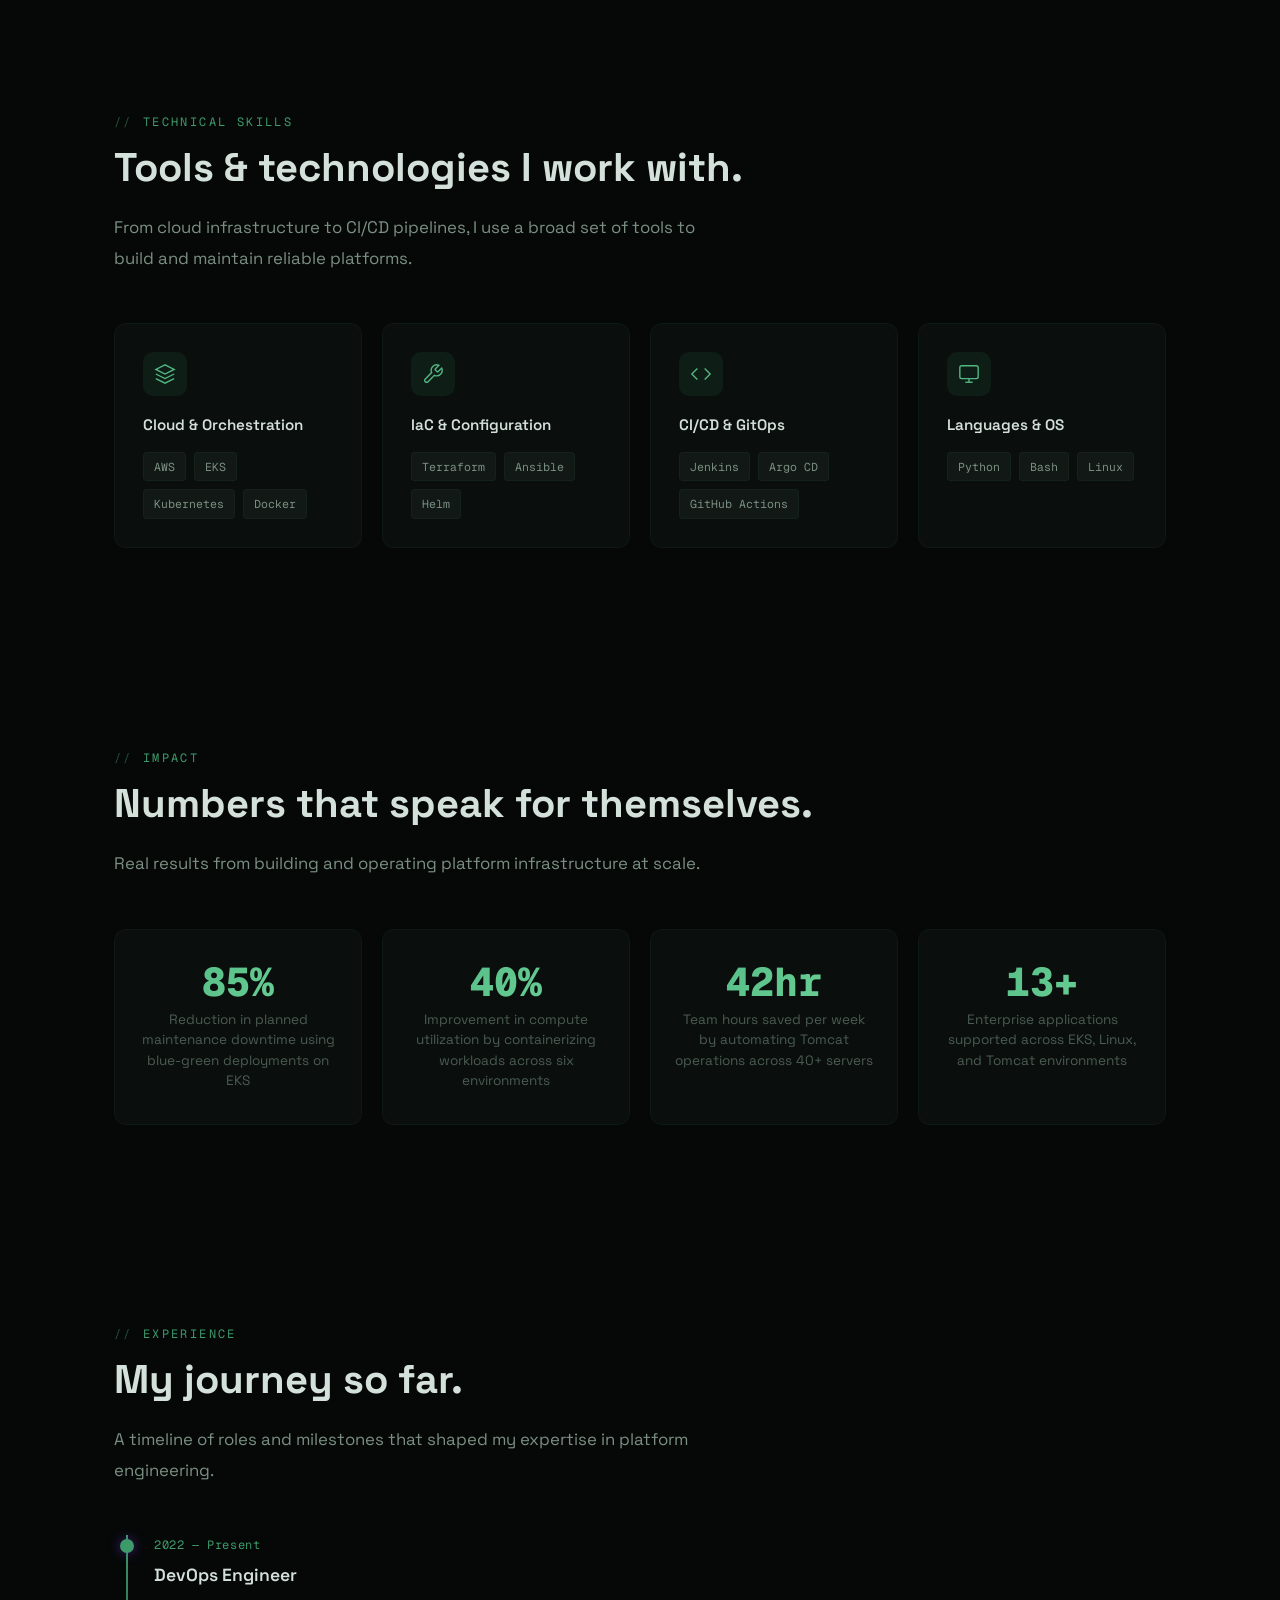
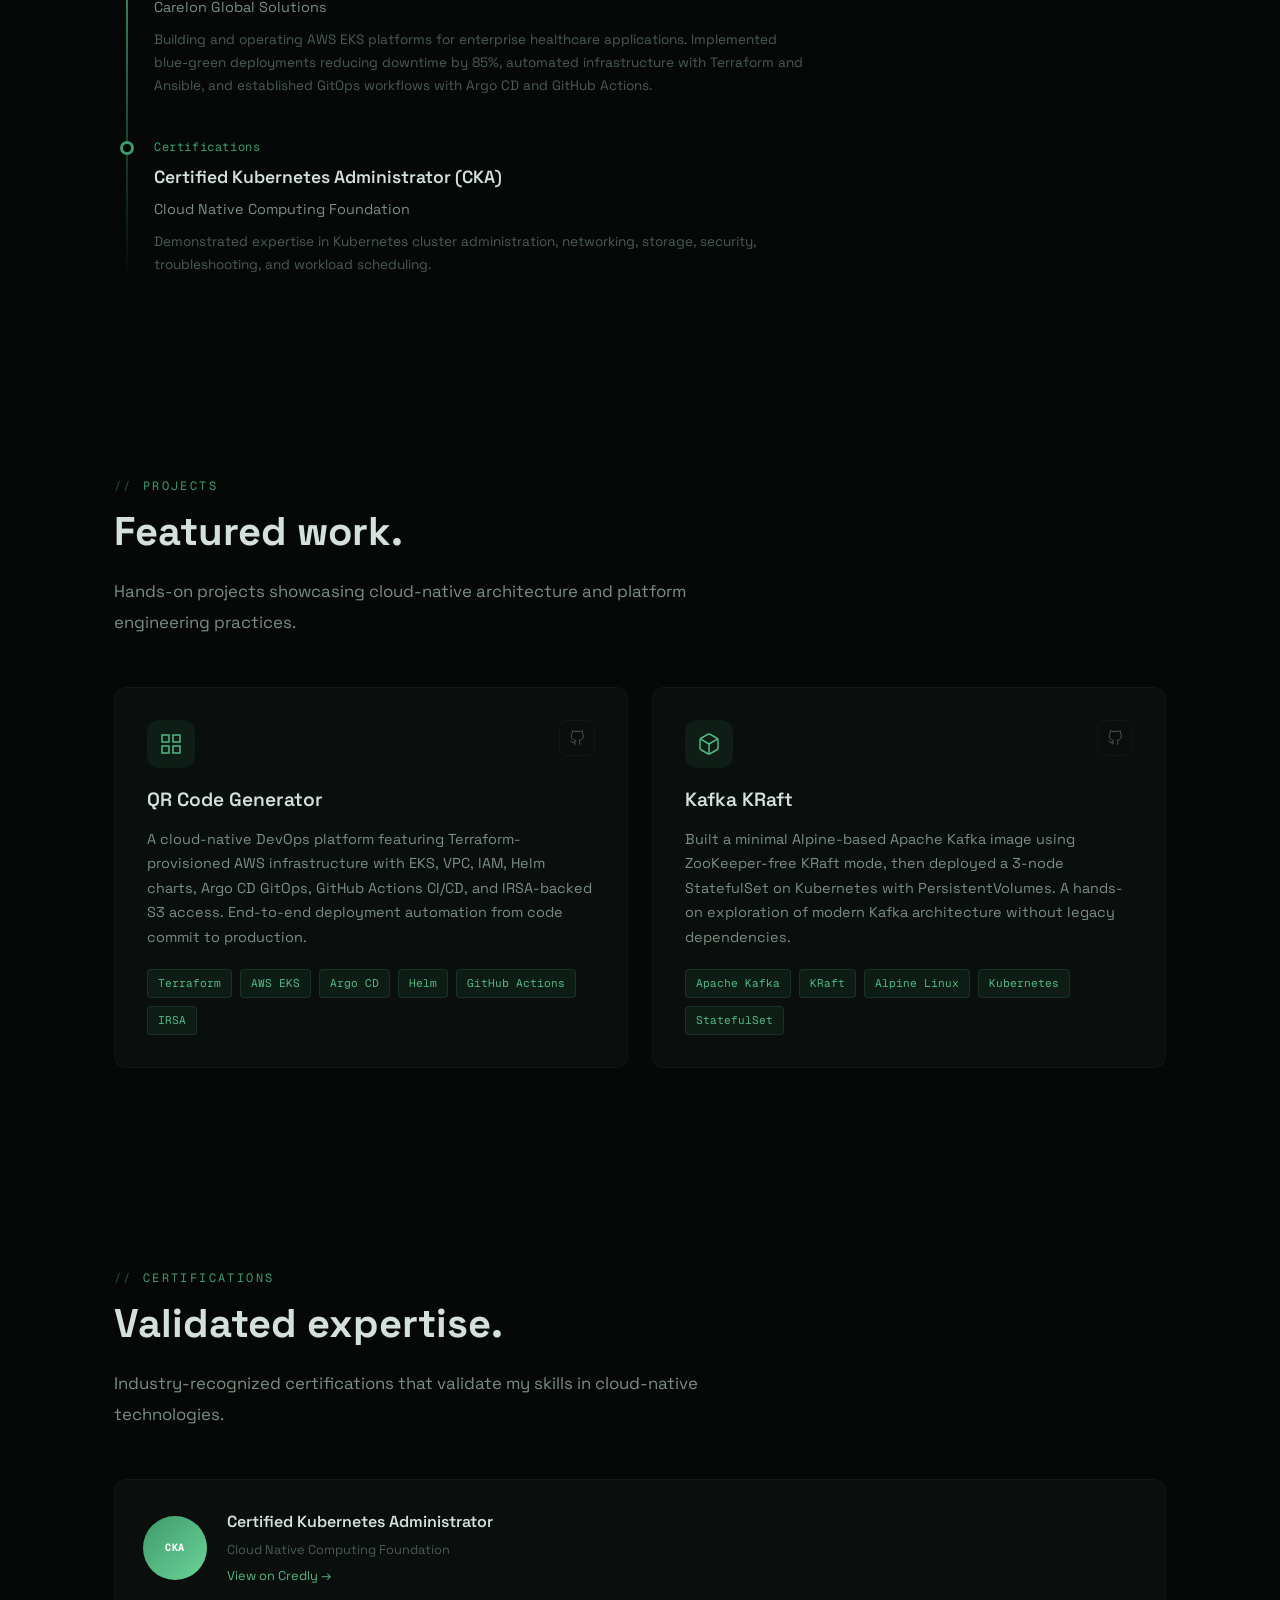
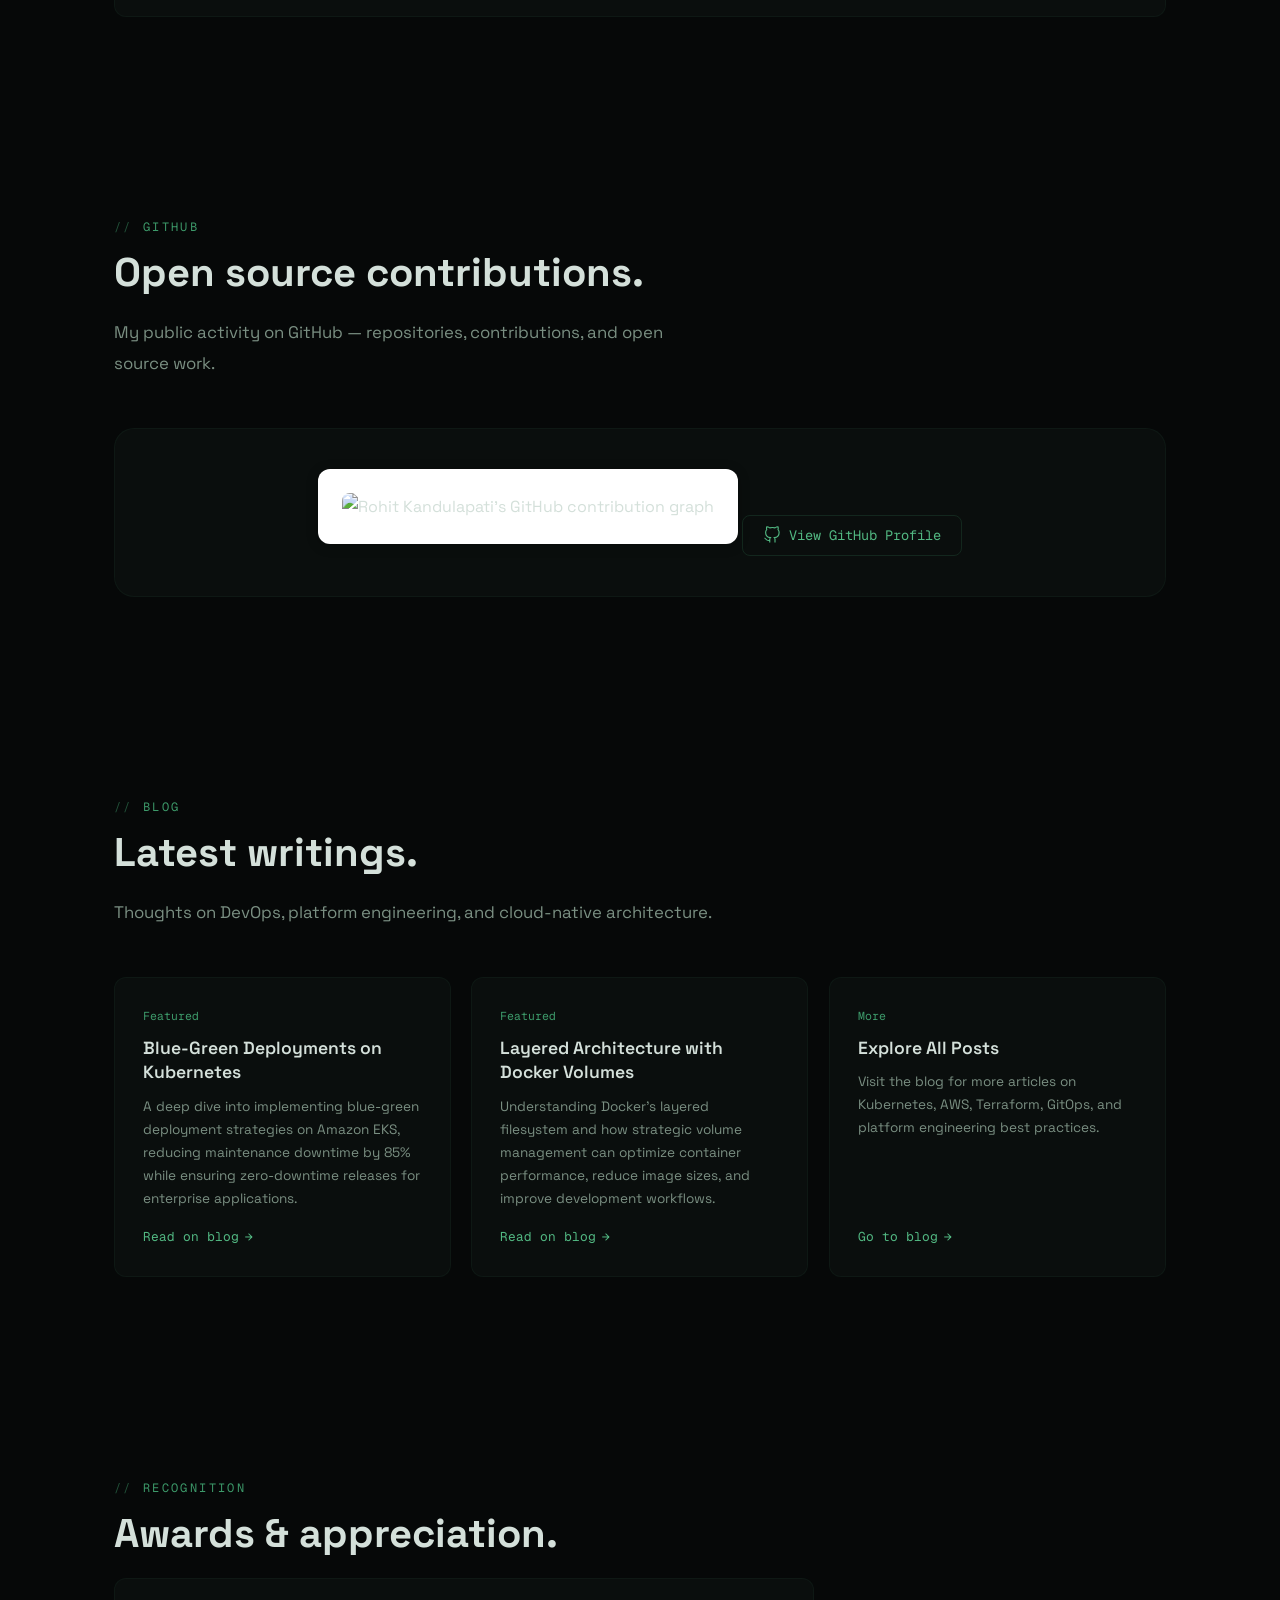
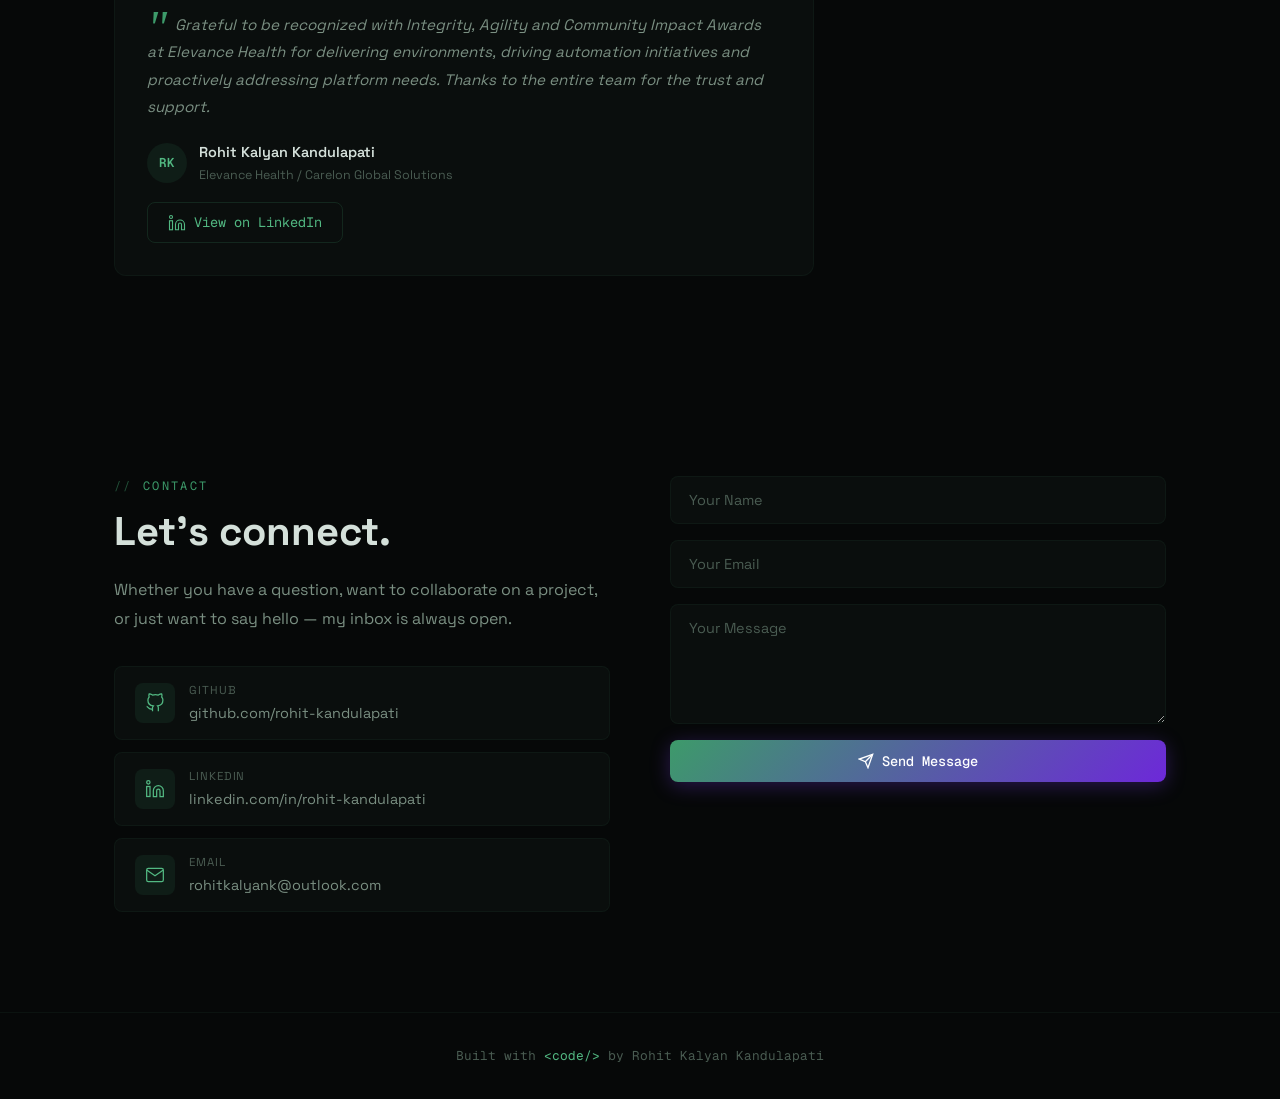
==== commit f92e772b: "Redesigned" ====
--- a/index.html
+++ b/index.html
@@ -1,408 +1,538 @@
-<!doctype html>
+<!DOCTYPE html>
 <html lang="en">
 <head>
   <meta charset="UTF-8">
   <meta name="viewport" content="width=device-width, initial-scale=1.0">
-  <meta name="description" content="Rohit Kalyan Kandulapati - CKA-certified DevOps Engineer working with AWS, EKS, CI/CD, and infrastructure automation.">
-  <title>Rohit Kalyan Kandulapati</title>
+  <meta name="description" content="Rohit Kalyan Kandulapati — Platform & DevOps Engineer. CKA-certified, building cloud-native platforms with AWS, Kubernetes, and GitOps.">
+  <meta name="keywords" content="Platform Engineer, DevOps, Kubernetes, AWS, EKS, Terraform, CI/CD, GitOps, Docker">
+  <meta name="author" content="Rohit Kalyan Kandulapati">
+  <meta property="og:title" content="Rohit Kalyan Kandulapati — Platform & DevOps Engineer">
+  <meta property="og:description" content="CKA-certified Platform & DevOps Engineer building cloud-native platforms with AWS, Kubernetes, and GitOps.">
+  <meta property="og:type" content="website">
+  <meta property="og:url" content="https://rohitkalyan.in">
+  <title>Rohit Kalyan Kandulapati — Platform & DevOps Engineer</title>
   <link rel="icon" type="image/jpeg" href="icon.jpg">
   <link rel="apple-touch-icon" href="favicon.jpg">
   <link rel="preconnect" href="https://fonts.googleapis.com">
-  <link href="https://fonts.googleapis.com/css2?family=Geist+Mono:wght@300;400;500&family=Caveat:wght@600&display=swap" rel="stylesheet">
-  <style>
-    *, *::before, *::after { box-sizing: border-box; margin: 0; padding: 0; }
-
-    :root {
-      --bg: #0c0c0c;
-      --fg: #d4d0c8;
-      --dim: #4a4845;
-      --line: #1e1e1b;
-    }
-
-    body {
-      background: var(--bg);
-      color: var(--fg);
-      font-family: "Geist Mono", monospace;
-      font-weight: 300;
-      font-size: 13px;
-      line-height: 1.7;
-      min-height: 100vh;
-      padding: 5rem 1.5rem 5rem;
-      display: flex;
-      justify-content: center;
-    }
-
-    body::before {
-      content: "";
-      position: fixed;
-      inset: 0;
-      background: repeating-linear-gradient(
-        0deg, transparent, transparent 2px,
-        rgba(0, 0, 0, 0.04) 2px, rgba(0, 0, 0, 0.04) 4px
-      );
-      pointer-events: none;
-      z-index: 0;
-    }
-
-    main {
-      position: relative;
-      z-index: 1;
-      width: 100%;
-      max-width: 610px;
-    }
-
-    .site-nav {
-      display: flex;
-      flex-wrap: wrap;
-      gap: 1.5rem;
-      margin-bottom: 2.5rem;
-    }
-
-    .site-nav a {
-      font-size: 0.65rem;
-      color: var(--dim);
-      text-decoration: none;
-      letter-spacing: 0.12em;
-      text-transform: uppercase;
-      transition: color 0.2s;
-      position: relative;
-    }
-
-    .site-nav a:hover { color: var(--fg); }
-    .site-nav a.active { color: var(--green); }
-    .site-nav a.active::after {
-      content: "";
-      position: absolute;
-      bottom: -2px;
-      left: 0;
-      width: 100%;
-      height: 1px;
-      background: var(--green);
-    }
-
-    .anim {
-      opacity: 0;
-      transition: opacity 0.35s ease;
-    }
-
-    .anim.show { opacity: 1; }
-
-    .row {
-      display: flex;
-      align-items: baseline;
-      gap: 0.6rem;
-      line-height: 1.7;
-    }
-
-    .prompt {
-      color: var(--green);
-      flex-shrink: 0;
-      user-select: none;
-    }
-
-    .cmd, .out { color: var(--fg); }
-    .out-dim { color: var(--dim); }
-
-    .name-out {
-      font-size: clamp(1.3rem, 4vw, 1.8rem);
-      font-weight: 400;
-      color: var(--fg);
-      letter-spacing: 0;
-      line-height: 1.2;
-    }
-
-    .name-em,
-    .hl {
-      font-style: italic;
-      color: var(--green);
-      font-weight: 300;
-    }
-
-    .cursor {
-      display: inline-block;
-      width: 7px;
-      height: 0.85em;
-      background: var(--green);
-      vertical-align: text-bottom;
-      margin-left: 1px;
-      animation: blink 1.1s step-end infinite;
-    }
-
-    @keyframes blink {
-      0%, 100% { opacity: 1; }
-      50% { opacity: 0; }
-    }
-
-    .cursor.off { display: none; }
-
-    .gap-sm { margin-top: 0.6rem; }
-    .gap-md { margin-top: 1.4rem; }
-    .gap-lg { margin-top: 2.2rem; }
-
-    .skills-row {
-      flex-wrap: wrap;
-      align-items: baseline;
-    }
-
-    .skill {
-      color: var(--dim);
-      cursor: default;
-      transition: color 0.15s;
-      font-size: 13px;
-    }
-
-    .skill:hover { color: var(--green); }
-
-    .project-name {
-      color: var(--green-bright);
-      font-weight: 400;
-    }
-
-    .project-link {
-      color: var(--dim);
-      text-decoration: none;
-      transition: color 0.15s;
-    }
-
-    .project-link:hover { color: var(--green); }
-
-    .sep-dot {
-      color: #2a2a27;
-      margin: 0 0.35rem;
-      font-size: 13px;
-    }
-
-    .icon-links {
-      display: flex;
-      flex-direction: column;
-      gap: 0.35rem;
-    }
-
-    .icon-links a {
-      color: var(--dim);
-      text-decoration: none;
-      display: flex;
-      align-items: center;
-      gap: 0.6rem;
-      transition: color 0.15s;
-    }
-
-    .icon-links a:hover,
-    .icon-links a:hover span { color: var(--green); }
-
-    .icon-links svg {
-      width: 14px;
-      height: 14px;
-      flex-shrink: 0;
-    }
-
-    .icon-links span {
-      color: var(--fg);
-      font-size: 13px;
-    }
-
-    .term-divider {
-      border: none;
-      border-top: 1px solid var(--line);
-      margin: 1.8rem 0;
-    }
-
-    @media (max-width: 480px) {
-      body { padding: 4rem 1.25rem 4rem; }
-      .row { align-items: flex-start; }
-    }
-  </style>
-
-  <script>
-    (function() {
-      const now = new Date();
-      const utc = now.getTime() + (now.getTimezoneOffset() * 60 * 1000);
-      const istOffset = 5.5 * 60 * 60 * 1000;
-      const istTime = new Date(utc + istOffset);
-      const day = istTime.getDate();
-      
-      const root = document.documentElement;
-      if (day % 2 === 0) {
-        root.style.setProperty('--green', '#F0544F');
-        root.style.setProperty('--green-bright', '#F0544F');
-      } else {
-        root.style.setProperty('--green', '#7aa87a');
-        root.style.setProperty('--green-bright', '#9ec89e');
-      }
-    })();
-  </script>
+  <link rel="preconnect" href="https://fonts.gstatic.com" crossorigin>
+  <link href="https://fonts.googleapis.com/css2?family=Geist+Mono:wght@300;400;500&family=Space+Grotesk:wght@300;400;500;600;700&display=swap" rel="stylesheet">
+  <link rel="stylesheet" href="css/styles.css">
 </head>
 <body>
-<main>
-  <nav class="site-nav">
-    <a href="/" class="active">home</a>
-    <a href="#projects">projects</a>
-    <a href="#contact">contact</a>
-    <a href="assets/RohitKandulapati_DevOps_Resume.pdf">resume</a>
-    <a href="https://blog.rohitkalyan.in" target="_blank" rel="noopener">blog</a>
-    <a href="https://www.credly.com/users/rohit-kandulapati/badges/credly" target="_blank" rel="noopener">credly</a>
-  </nav>
-
-  <div class="row anim" id="s1">
-    <span class="prompt">~$</span>
-    <span class="cmd" id="cmd1"></span><span class="cursor" id="cur1"></span>
-  </div>
-  <div class="row gap-sm anim" id="s2">
-    <span class="name-out">Rohit <em class="name-em">Kalyan</em> Kandulapati</span>
-  </div>
-
-  <div class="row gap-md anim" id="s3">
-    <span class="prompt">~$</span>
-    <span class="cmd" id="cmd2"></span><span class="cursor" id="cur2"></span>
-  </div>
-  <div class="anim" id="s4" style="opacity:0">
-    <div class="row gap-sm" style="opacity:0"><span class="out">DevOps Engineer based in Hyderabad, India.</span></div>
-    <div class="row" style="opacity:0"><span class="out">I build and operate <em class="hl">AWS</em> and <em class="hl">Kubernetes</em> platforms for enterprise applications.</span></div>
-    <div class="row" style="opacity:0"><span class="out">Most of my work is around safer releases, GitOps delivery, infrastructure automation, and removing the manual work that slows engineering teams down.</span></div>
-    <div class="row" style="opacity:0"><span class="out">Currently at <em class="hl">Carelon Global Solutions</em>. <em class="hl">CKA certified.</em></span></div>
-  </div>
-
-  <div class="row gap-md anim" id="s5">
-    <span class="prompt">~$</span>
-    <span class="cmd" id="cmd3"></span><span class="cursor" id="cur3"></span>
-  </div>
-  <div class="anim" id="s6" style="opacity:0">
-    <div class="row gap-sm" style="opacity:0"><span class="out">- Reduced planned maintenance downtime by <em class="hl">85%</em> using blue-green deployments on Amazon EKS.</span></div>
-    <div class="row" style="opacity:0"><span class="out">- Containerized enterprise workloads across six environments, improving compute usage by <em class="hl">40%</em>.</span></div>
-    <div class="row" style="opacity:0"><span class="out">- Automated Tomcat operations across 40+ servers, saving about <em class="hl">42 hours/week</em> of team effort.</span></div>
-    <div class="row" style="opacity:0"><span class="out">- Support platforms spanning 13+ applications across EKS, Linux, and Tomcat environments.</span></div>
-  </div>
-
-  <div class="row gap-md anim" id="s7">
-    <span class="prompt">~$</span>
-    <span class="cmd" id="cmd4"></span><span class="cursor" id="cur4"></span>
-  </div>
-  <div class="row gap-sm skills-row anim" id="s8">
-    <span class="skill">kubernetes</span><span class="sep-dot">.</span><span class="skill">eks</span><span class="sep-dot">.</span><span class="skill">aws</span><span class="sep-dot">.</span><span class="skill">terraform</span><span class="sep-dot">.</span><span class="skill">jenkins</span><span class="sep-dot">.</span><span class="skill">argo cd</span><span class="sep-dot">.</span><span class="skill">github actions</span><span class="sep-dot">.</span><span class="skill">docker</span><span class="sep-dot">.</span><span class="skill">ansible</span><span class="sep-dot">.</span><span class="skill">python</span><span class="sep-dot">.</span><span class="skill">bash</span><span class="sep-dot">.</span><span class="skill">linux</span>
-  </div>
-
-  <div id="projects" class="row gap-md anim">
-    <span class="prompt">~$</span>
-    <span class="cmd" id="cmd5"></span><span class="cursor" id="cur5"></span>
-  </div>
-  <div class="anim" id="s9" style="opacity:0">
-    <div class="row gap-sm" style="opacity:0"><span class="out"><span class="project-name">QR Code Generator</span> - Cloud-native DevOps platform.</span></div>
-    <div class="row" style="opacity:0"><span class="out out-dim">Terraform-provisioned AWS infrastructure with EKS, VPC, IAM, Helm, Argo CD GitOps, GitHub Actions, and IRSA-backed S3 access.</span></div>
-    <div class="row" style="opacity:0"><span class="out"><a class="project-link" href="https://github.com/rohit-kandulapati/devops-qr-code" target="_blank" rel="noopener">github.com/rohit-kandulapati/devops-qr-code<em class="hl">↗</em></a></span></div>
-    <div class="row gap-sm" style="opacity:0"><span class="out"><span class="project-name">Kafka KRaft</span> - Custom containerized Kafka service.</span></div>
-    <div class="row" style="opacity:0"><span class="out out-dim">Built a minimal Alpine-based Kafka image using ZooKeeper-free KRaft mode, then deployed a 3-node StatefulSet on Kubernetes with PersistentVolumes.</span></div>
-    <div class="row" style="opacity:0"><span class="out"><a class="project-link" href="https://github.com/rohit-kandulapati/kafka-kraft-alpine" target="_blank" rel="noopener">github.com/rohit-kandulapati/kafka-kraft-alpine<em class="hl">↗</em></a></span></div>
-  </div>
-
-  <div id="contact" class="row gap-md anim">
-    <span class="prompt">~$</span>
-    <span class="cmd" id="cmd6"></span><span class="cursor" id="cur6"></span>
-  </div>
-  <div class="icon-links gap-sm anim" id="s10" style="opacity:0">
-    <a href="https://github.com/rohit-kandulapati" style="opacity:0" target="_blank" rel="noopener">
-      <svg viewBox="0 0 24 24" fill="none" stroke="currentColor" stroke-width="1.5" aria-hidden="true"><path d="M9 19c-5 1.5-5-2.5-7-3m14 6v-3.87a3.37 3.37 0 0 0-.94-2.61c3.14-.35 6.44-1.54 6.44-7A5.44 5.44 0 0 0 20 4.77 5.07 5.07 0 0 0 19.91 1S18.73.65 16 2.48a13.38 13.38 0 0 0-7 0C6.27.65 5.09 1 5.09 1A5.07 5.07 0 0 0 5 4.77a5.44 5.44 0 0 0-1.5 3.78c0 5.42 3.3 6.61 6.44 7A3.37 3.37 0 0 0 9 18.13V22"/></svg>
-      <span>github.com/rohit-kandulapati</span>
+
+<!-- ======================== NAVIGATION ======================== -->
+<nav class="nav">
+  <div class="nav-inner">
+    <a href="/" class="nav-logo">
+      <span class="accent">&gt;</span> rohitkalyan
     </a>
-    <a href="https://www.linkedin.com/in/rohit-kandulapati/" style="opacity:0" target="_blank" rel="noopener">
-      <svg viewBox="0 0 24 24" fill="none" stroke="currentColor" stroke-width="1.5" aria-hidden="true"><path d="M16 8a6 6 0 0 1 6 6v7h-4v-7a2 2 0 0 0-2-2 2 2 0 0 0-2 2v7h-4v-7a6 6 0 0 1 6-6z"/><rect x="2" y="9" width="4" height="12"/><circle cx="4" cy="4" r="2"/></svg>
-      <span>linkedin.com/in/rohit-kandulapati</span>
-    </a>
-    <a href="mailto:rohitkalyank@outlook.com" style="opacity:0">
-      <svg viewBox="0 0 24 24" fill="none" stroke="currentColor" stroke-width="1.5" aria-hidden="true"><path d="M4 4h16c1.1 0 2 .9 2 2v12c0 1.1-.9 2-2 2H4c-1.1 0-2-.9-2-2V6c0-1.1.9-2 2-2z"/><polyline points="22,6 12,13 2,6"/></svg>
-      <span>rohitkalyank@outlook.com</span>
-    </a>
-  </div>
-
-  <div class="row gap-lg anim" id="s11">
-    <span class="prompt">~$</span>
-    <span class="cursor"></span>
-  </div>
-</main>
-
+    <ul class="nav-links">
+      <li><a href="#about" class="active">About</a></li>
+      <li><a href="#skills">Skills</a></li>
+      <li><a href="#projects">Projects</a></li>
+      <li><a href="#blog">Blog</a></li>
+      <li><a href="#contact">Contact</a></li>
+      <li><a href="assets/RohitKandulapati_DevOps_Resume.pdf" class="nav-resume" target="_blank" rel="noopener">Resume</a></li>
+      <li>
+        <button class="nav-terminal-btn" aria-label="Toggle terminal">
+          <svg width="14" height="14" viewBox="0 0 24 24" fill="none" stroke="currentColor" stroke-width="2"><polyline points="4 17 10 11 4 5"/><line x1="12" y1="19" x2="20" y2="19"/></svg>
+          terminal
+        </button>
+      </li>
+    </ul>
+    <button class="nav-mobile-toggle" aria-label="Toggle menu">
+      <svg viewBox="0 0 24 24" fill="none" stroke="currentColor" stroke-width="2"><path d="M3 12h18M3 6h18M3 18h18"/></svg>
+    </button>
+  </div>
+</nav>
+
+<!-- ======================== HERO ======================== -->
+<section class="hero" id="home">
+  <canvas class="hero-canvas" id="hero-canvas"></canvas>
+  <div class="hero-overlay"></div>
+  <div class="container hero-content">
+    <div class="hero-greeting" data-reveal="fade-up">Hello, I'm</div>
+    <h1 class="hero-name" data-reveal="fade-up" data-delay="100">
+      Rohit <span class="accent">Kalyan</span> Kandulapati
+    </h1>
+    <p class="hero-title" data-reveal="fade-up" data-delay="200">Platform & DevOps Engineer</p>
+    <p class="hero-tagline" data-reveal="fade-up" data-delay="300">
+      Building and operating cloud-native platforms with AWS, Kubernetes, and GitOps. Passionate about infrastructure automation, safer releases, and removing the manual work that slows engineering teams down.
+    </p>
+    <div class="hero-actions" data-reveal="fade-up" data-delay="400">
+      <a href="assets/RohitKandulapati_DevOps_Resume.pdf" class="btn btn-primary" target="_blank" rel="noopener">
+        <svg width="16" height="16" viewBox="0 0 24 24" fill="none" stroke="currentColor" stroke-width="2"><path d="M21 15v4a2 2 0 0 1-2 2H5a2 2 0 0 1-2-2v-4"/><polyline points="7 10 12 15 17 10"/><line x1="12" y1="15" x2="12" y2="3"/></svg>
+        View Resume
+      </a>
+      <a href="#contact" class="btn btn-ghost">Get in Touch</a>
+    </div>
+  </div>
+  <div class="hero-scroll-indicator">
+    <div class="mouse"></div>
+    <span>SCROLL</span>
+  </div>
+</section>
+
+<!-- ======================== ABOUT ======================== -->
+<section class="section" id="about">
+  <div class="container">
+    <div class="about-grid">
+      <div data-reveal="fade-left">
+        <div class="section-label">About Me</div>
+        <h2 class="section-title">Platform engineering is where I thrive.</h2>
+        <div class="about-text">
+          <p>
+            I'm a <span class="highlight">Platform & DevOps Engineer</span> based in Hyderabad, India, currently at
+            <span class="highlight">Carelon Global Solutions</span>. I build and operate AWS and Kubernetes platforms
+            for enterprise applications.
+          </p>
+          <p>
+            Most of my work revolves around safer releases through blue-green deployments, GitOps-driven delivery
+            with Argo CD, infrastructure automation via Terraform, and eliminating the toil that slows engineering
+            teams down.
+          </p>
+          <p>
+            I hold the <span class="highlight">Certified Kubernetes Administrator (CKA)</span> certification and am
+            deeply passionate about building reliable, scalable platform infrastructure.
+          </p>
+        </div>
+      </div>
+      <div class="about-stats" data-reveal="fade-right" data-delay="200">
+        <div class="stat-card">
+          <div class="stat-number" data-count="85" data-suffix="%">0%</div>
+          <div class="stat-label">Downtime Reduced</div>
+        </div>
+        <div class="stat-card">
+          <div class="stat-number" data-count="40" data-suffix="%">0%</div>
+          <div class="stat-label">Compute Improved</div>
+        </div>
+        <div class="stat-card">
+          <div class="stat-number" data-count="42" data-suffix="hr">0hr</div>
+          <div class="stat-label">Saved Per Week</div>
+        </div>
+        <div class="stat-card">
+          <div class="stat-number" data-count="13" data-suffix="+">0+</div>
+          <div class="stat-label">Applications Supported</div>
+        </div>
+      </div>
+    </div>
+  </div>
+</section>
+
+<!-- ======================== SKILLS ======================== -->
+<section class="section" id="skills">
+  <div class="container">
+    <div data-reveal="fade-up">
+      <div class="section-label">Technical Skills</div>
+      <h2 class="section-title">Tools & technologies I work with.</h2>
+      <p class="section-subtitle">
+        From cloud infrastructure to CI/CD pipelines, I use a broad set of tools to build and maintain reliable platforms.
+      </p>
+    </div>
+    <div class="skills-grid">
+      <div class="skill-category" data-reveal="fade-up" data-delay="0">
+        <div class="skill-category-icon">
+          <svg viewBox="0 0 24 24" fill="none" stroke="currentColor" stroke-width="1.5"><path d="M12 2L2 7l10 5 10-5-10-5z"/><path d="M2 17l10 5 10-5"/><path d="M2 12l10 5 10-5"/></svg>
+        </div>
+        <h3 class="skill-category-title">Cloud & Orchestration</h3>
+        <div class="skill-tags">
+          <span class="skill-tag">AWS</span>
+          <span class="skill-tag">EKS</span>
+          <span class="skill-tag">Kubernetes</span>
+          <span class="skill-tag">Docker</span>
+        </div>
+      </div>
+      <div class="skill-category" data-reveal="fade-up" data-delay="100">
+        <div class="skill-category-icon">
+          <svg viewBox="0 0 24 24" fill="none" stroke="currentColor" stroke-width="1.5"><path d="M14.7 6.3a1 1 0 0 0 0 1.4l1.6 1.6a1 1 0 0 0 1.4 0l3.77-3.77a6 6 0 0 1-7.94 7.94l-6.91 6.91a2.12 2.12 0 0 1-3-3l6.91-6.91a6 6 0 0 1 7.94-7.94l-3.76 3.76z"/></svg>
+        </div>
+        <h3 class="skill-category-title">IaC & Configuration</h3>
+        <div class="skill-tags">
+          <span class="skill-tag">Terraform</span>
+          <span class="skill-tag">Ansible</span>
+          <span class="skill-tag">Helm</span>
+        </div>
+      </div>
+      <div class="skill-category" data-reveal="fade-up" data-delay="200">
+        <div class="skill-category-icon">
+          <svg viewBox="0 0 24 24" fill="none" stroke="currentColor" stroke-width="1.5"><polyline points="16 18 22 12 16 6"/><polyline points="8 6 2 12 8 18"/></svg>
+        </div>
+        <h3 class="skill-category-title">CI/CD & GitOps</h3>
+        <div class="skill-tags">
+          <span class="skill-tag">Jenkins</span>
+          <span class="skill-tag">Argo CD</span>
+          <span class="skill-tag">GitHub Actions</span>
+        </div>
+      </div>
+      <div class="skill-category" data-reveal="fade-up" data-delay="300">
+        <div class="skill-category-icon">
+          <svg viewBox="0 0 24 24" fill="none" stroke="currentColor" stroke-width="1.5"><rect x="2" y="3" width="20" height="14" rx="2" ry="2"/><line x1="8" y1="21" x2="16" y2="21"/><line x1="12" y1="17" x2="12" y2="21"/></svg>
+        </div>
+        <h3 class="skill-category-title">Languages & OS</h3>
+        <div class="skill-tags">
+          <span class="skill-tag">Python</span>
+          <span class="skill-tag">Bash</span>
+          <span class="skill-tag">Linux</span>
+        </div>
+      </div>
+    </div>
+  </div>
+</section>
+
+<!-- ======================== IMPACT METRICS ======================== -->
+<section class="section" id="impact">
+  <div class="container">
+    <div data-reveal="fade-up">
+      <div class="section-label">Impact</div>
+      <h2 class="section-title">Numbers that speak for themselves.</h2>
+      <p class="section-subtitle">
+        Real results from building and operating platform infrastructure at scale.
+      </p>
+    </div>
+    <div class="metrics-grid">
+      <div class="metric-card" data-reveal="scale-in" data-delay="0">
+        <div class="metric-value"><span data-count="85" data-suffix="%">0%</span></div>
+        <div class="metric-description">Reduction in planned maintenance downtime using blue-green deployments on EKS</div>
+      </div>
+      <div class="metric-card" data-reveal="scale-in" data-delay="100">
+        <div class="metric-value"><span data-count="40" data-suffix="%">0%</span></div>
+        <div class="metric-description">Improvement in compute utilization by containerizing workloads across six environments</div>
+      </div>
+      <div class="metric-card" data-reveal="scale-in" data-delay="200">
+        <div class="metric-value"><span data-count="42" data-suffix="hr">0hr</span></div>
+        <div class="metric-description">Team hours saved per week by automating Tomcat operations across 40+ servers</div>
+      </div>
+      <div class="metric-card" data-reveal="scale-in" data-delay="300">
+        <div class="metric-value"><span data-count="13" data-suffix="+">0+</span></div>
+        <div class="metric-description">Enterprise applications supported across EKS, Linux, and Tomcat environments</div>
+      </div>
+    </div>
+  </div>
+</section>
+
+<!-- ======================== TIMELINE ======================== -->
+<section class="section" id="experience">
+  <div class="container">
+    <div data-reveal="fade-up">
+      <div class="section-label">Experience</div>
+      <h2 class="section-title">My journey so far.</h2>
+      <p class="section-subtitle">
+        A timeline of roles and milestones that shaped my expertise in platform engineering.
+      </p>
+    </div>
+    <div class="timeline">
+      <div class="timeline-item" data-reveal="fade-up" data-delay="0">
+        <div class="timeline-dot"></div>
+        <div class="timeline-date">2022 — Present</div>
+        <h3 class="timeline-title">DevOps Engineer</h3>
+        <div class="timeline-org">Carelon Global Solutions</div>
+        <p class="timeline-desc">
+          Building and operating AWS EKS platforms for enterprise healthcare applications. Implemented blue-green
+          deployments reducing downtime by 85%, automated infrastructure with Terraform and Ansible, and established
+          GitOps workflows with Argo CD and GitHub Actions.
+        </p>
+      </div>
+      <div class="timeline-item" data-reveal="fade-up" data-delay="100">
+        <div class="timeline-dot"></div>
+        <div class="timeline-date">Certifications</div>
+        <h3 class="timeline-title">Certified Kubernetes Administrator (CKA)</h3>
+        <div class="timeline-org">Cloud Native Computing Foundation</div>
+        <p class="timeline-desc">
+          Demonstrated expertise in Kubernetes cluster administration, networking, storage, security,
+          troubleshooting, and workload scheduling.
+        </p>
+      </div>
+    </div>
+  </div>
+</section>
+
+<!-- ======================== PROJECTS ======================== -->
+<section class="section" id="projects">
+  <div class="container">
+    <div data-reveal="fade-up">
+      <div class="section-label">Projects</div>
+      <h2 class="section-title">Featured work.</h2>
+      <p class="section-subtitle">
+        Hands-on projects showcasing cloud-native architecture and platform engineering practices.
+      </p>
+    </div>
+    <div class="projects-grid">
+      <div class="project-card" data-reveal="fade-up" data-delay="0">
+        <div class="project-card-header">
+          <div class="project-icon">
+            <svg viewBox="0 0 24 24" fill="none" stroke="currentColor" stroke-width="1.5"><rect x="3" y="3" width="7" height="7"/><rect x="14" y="3" width="7" height="7"/><rect x="14" y="14" width="7" height="7"/><rect x="3" y="14" width="7" height="7"/></svg>
+          </div>
+          <div class="project-links">
+            <a href="https://github.com/rohit-kandulapati/devops-qr-code" class="project-link" target="_blank" rel="noopener" aria-label="GitHub repository">
+              <svg viewBox="0 0 24 24" fill="none" stroke="currentColor" stroke-width="1.5"><path d="M9 19c-5 1.5-5-2.5-7-3m14 6v-3.87a3.37 3.37 0 0 0-.94-2.61c3.14-.35 6.44-1.54 6.44-7A5.44 5.44 0 0 0 20 4.77 5.07 5.07 0 0 0 19.91 1S18.73.65 16 2.48a13.38 13.38 0 0 0-7 0C6.27.65 5.09 1 5.09 1A5.07 5.07 0 0 0 5 4.77a5.44 5.44 0 0 0-1.5 3.78c0 5.42 3.3 6.61 6.44 7A3.37 3.37 0 0 0 9 18.13V22"/></svg>
+            </a>
+          </div>
+        </div>
+        <h3 class="project-name">QR Code Generator</h3>
+        <p class="project-desc">
+          A cloud-native DevOps platform featuring Terraform-provisioned AWS infrastructure with EKS, VPC, IAM,
+          Helm charts, Argo CD GitOps, GitHub Actions CI/CD, and IRSA-backed S3 access. End-to-end deployment
+          automation from code commit to production.
+        </p>
+        <div class="project-tech">
+          <span class="project-tech-tag">Terraform</span>
+          <span class="project-tech-tag">AWS EKS</span>
+          <span class="project-tech-tag">Argo CD</span>
+          <span class="project-tech-tag">Helm</span>
+          <span class="project-tech-tag">GitHub Actions</span>
+          <span class="project-tech-tag">IRSA</span>
+        </div>
+      </div>
+      <div class="project-card" data-reveal="fade-up" data-delay="150">
+        <div class="project-card-header">
+          <div class="project-icon">
+            <svg viewBox="0 0 24 24" fill="none" stroke="currentColor" stroke-width="1.5"><path d="M21 16V8a2 2 0 0 0-1-1.73l-7-4a2 2 0 0 0-2 0l-7 4A2 2 0 0 0 3 8v8a2 2 0 0 0 1 1.73l7 4a2 2 0 0 0 2 0l7-4A2 2 0 0 0 21 16z"/><polyline points="3.27 6.96 12 12.01 20.73 6.96"/><line x1="12" y1="22.08" x2="12" y2="12"/></svg>
+          </div>
+          <div class="project-links">
+            <a href="https://github.com/rohit-kandulapati/kafka-kraft-alpine" class="project-link" target="_blank" rel="noopener" aria-label="GitHub repository">
+              <svg viewBox="0 0 24 24" fill="none" stroke="currentColor" stroke-width="1.5"><path d="M9 19c-5 1.5-5-2.5-7-3m14 6v-3.87a3.37 3.37 0 0 0-.94-2.61c3.14-.35 6.44-1.54 6.44-7A5.44 5.44 0 0 0 20 4.77 5.07 5.07 0 0 0 19.91 1S18.73.65 16 2.48a13.38 13.38 0 0 0-7 0C6.27.65 5.09 1 5.09 1A5.07 5.07 0 0 0 5 4.77a5.44 5.44 0 0 0-1.5 3.78c0 5.42 3.3 6.61 6.44 7A3.37 3.37 0 0 0 9 18.13V22"/></svg>
+            </a>
+          </div>
+        </div>
+        <h3 class="project-name">Kafka KRaft</h3>
+        <p class="project-desc">
+          Built a minimal Alpine-based Apache Kafka image using ZooKeeper-free KRaft mode, then deployed a
+          3-node StatefulSet on Kubernetes with PersistentVolumes. A hands-on exploration of modern Kafka
+          architecture without legacy dependencies.
+        </p>
+        <div class="project-tech">
+          <span class="project-tech-tag">Apache Kafka</span>
+          <span class="project-tech-tag">KRaft</span>
+          <span class="project-tech-tag">Alpine Linux</span>
+          <span class="project-tech-tag">Kubernetes</span>
+          <span class="project-tech-tag">StatefulSet</span>
+        </div>
+      </div>
+    </div>
+  </div>
+</section>
+
+<!-- ======================== CERTIFICATIONS ======================== -->
+<section class="section" id="certifications">
+  <div class="container">
+    <div data-reveal="fade-up">
+      <div class="section-label">Certifications</div>
+      <h2 class="section-title">Validated expertise.</h2>
+      <p class="section-subtitle">
+        Industry-recognized certifications that validate my skills in cloud-native technologies.
+      </p>
+    </div>
+    <div class="certs-grid">
+      <div class="cert-card" data-reveal="fade-up" data-delay="0">
+        <div class="cert-badge">CKA</div>
+        <div class="cert-info">
+          <h4>Certified Kubernetes Administrator</h4>
+          <p>Cloud Native Computing Foundation</p>
+          <a href="https://www.credly.com/users/rohit-kandulapati/badges/credly" target="_blank" rel="noopener">View on Credly →</a>
+        </div>
+      </div>
+    </div>
+  </div>
+</section>
+
+<!-- ======================== GITHUB STATS ======================== -->
+<section class="section" id="github">
+  <div class="container">
+    <div data-reveal="fade-up">
+      <div class="section-label">GitHub</div>
+      <h2 class="section-title">Open source contributions.</h2>
+      <p class="section-subtitle">
+        My public activity on GitHub — repositories, contributions, and open source work.
+      </p>
+    </div>
+    <div class="github-card" data-reveal="scale-in">
+      <div class="github-graph-wrapper">
+        <img src="https://ghchart.rshah.org/rohit-kandulapati" alt="Rohit Kandulapati's GitHub contribution graph" class="contribution-graph" loading="lazy">
+      </div>
+      <a href="https://github.com/rohit-kandulapati" class="github-link" target="_blank" rel="noopener">
+        <svg viewBox="0 0 24 24" fill="none" stroke="currentColor" stroke-width="1.5"><path d="M9 19c-5 1.5-5-2.5-7-3m14 6v-3.87a3.37 3.37 0 0 0-.94-2.61c3.14-.35 6.44-1.54 6.44-7A5.44 5.44 0 0 0 20 4.77 5.07 5.07 0 0 0 19.91 1S18.73.65 16 2.48a13.38 13.38 0 0 0-7 0C6.27.65 5.09 1 5.09 1A5.07 5.07 0 0 0 5 4.77a5.44 5.44 0 0 0-1.5 3.78c0 5.42 3.3 6.61 6.44 7A3.37 3.37 0 0 0 9 18.13V22"/></svg>
+        View GitHub Profile
+      </a>
+    </div>
+  </div>
+</section>
+
+<!-- ======================== BLOG ======================== -->
+<section class="section" id="blog">
+  <div class="container">
+    <div data-reveal="fade-up">
+      <div class="section-label">Blog</div>
+      <h2 class="section-title">Latest writings.</h2>
+      <p class="section-subtitle">
+        Thoughts on DevOps, platform engineering, and cloud-native architecture.
+      </p>
+    </div>
+    <div class="blog-grid">
+      <a href="https://blog.rohitkalyan.in" class="blog-card" data-reveal="fade-up" data-delay="0" target="_blank" rel="noopener" style="text-decoration:none;">
+        <div class="blog-date">Featured</div>
+        <h3 class="blog-title">Blue-Green Deployments on Kubernetes</h3>
+        <p class="blog-excerpt">
+          A deep dive into implementing blue-green deployment strategies on Amazon EKS, reducing maintenance
+          downtime by 85% while ensuring zero-downtime releases for enterprise applications.
+        </p>
+        <span class="blog-read-more">Read on blog</span>
+      </a>
+      <a href="https://blog.rohitkalyan.in" class="blog-card" data-reveal="fade-up" data-delay="100" target="_blank" rel="noopener" style="text-decoration:none;">
+        <div class="blog-date">Featured</div>
+        <h3 class="blog-title">Layered Architecture with Docker Volumes</h3>
+        <p class="blog-excerpt">
+          Understanding Docker's layered filesystem and how strategic volume management can optimize container
+          performance, reduce image sizes, and improve development workflows.
+        </p>
+        <span class="blog-read-more">Read on blog</span>
+      </a>
+      <a href="https://blog.rohitkalyan.in" class="blog-card" data-reveal="fade-up" data-delay="200" target="_blank" rel="noopener" style="text-decoration:none;">
+        <div class="blog-date">More</div>
+        <h3 class="blog-title">Explore All Posts</h3>
+        <p class="blog-excerpt">
+          Visit the blog for more articles on Kubernetes, AWS, Terraform, GitOps, and platform engineering
+          best practices.
+        </p>
+        <span class="blog-read-more">Go to blog</span>
+      </a>
+    </div>
+  </div>
+</section>
+
+<!-- ======================== RECOGNITION ======================== -->
+<section class="section" id="recognition">
+  <div class="container">
+    <div data-reveal="fade-up">
+      <div class="section-label">Recognition</div>
+      <h2 class="section-title">Awards & appreciation.</h2>
+    </div>
+    <div class="testimonial-card" data-reveal="fade-up" data-delay="0" style="max-width:700px;">
+      <p class="testimonial-quote">
+        Grateful to be recognized with Integrity, Agility and Community Impact Awards at Elevance Health
+        for delivering environments, driving automation initiatives and proactively addressing platform needs.
+        Thanks to the entire team for the trust and support.
+      </p>
+      <div class="testimonial-author">
+        <div class="testimonial-avatar">RK</div>
+        <div>
+          <div class="testimonial-name">Rohit Kalyan Kandulapati</div>
+          <div class="testimonial-role">Elevance Health / Carelon Global Solutions</div>
+        </div>
+      </div>
+      <a href="https://lnkd.in/p/dtH9p93R" class="github-link" target="_blank" rel="noopener" style="margin-top:16px;">
+        <svg viewBox="0 0 24 24" fill="none" stroke="currentColor" stroke-width="1.5" width="18" height="18"><path d="M16 8a6 6 0 0 1 6 6v7h-4v-7a2 2 0 0 0-2-2 2 2 0 0 0-2 2v7h-4v-7a6 6 0 0 1 6-6z"/><rect x="2" y="9" width="4" height="12"/><circle cx="4" cy="4" r="2"/></svg>
+        View on LinkedIn
+      </a>
+    </div>
+  </div>
+</section>
+
+<!-- ======================== CONTACT ======================== -->
+<section class="section" id="contact">
+  <div class="container">
+    <div class="contact-grid">
+      <div data-reveal="fade-left">
+        <div class="section-label">Contact</div>
+        <h2 class="section-title">Let's connect.</h2>
+        <div class="contact-text">
+          <p>
+            Whether you have a question, want to collaborate on a project, or just want to say hello —
+            my inbox is always open.
+          </p>
+        </div>
+        <div class="contact-links">
+          <a href="https://github.com/rohit-kandulapati" class="contact-link" target="_blank" rel="noopener">
+            <div class="contact-link-icon">
+              <svg viewBox="0 0 24 24" fill="none" stroke="currentColor" stroke-width="1.5"><path d="M9 19c-5 1.5-5-2.5-7-3m14 6v-3.87a3.37 3.37 0 0 0-.94-2.61c3.14-.35 6.44-1.54 6.44-7A5.44 5.44 0 0 0 20 4.77 5.07 5.07 0 0 0 19.91 1S18.73.65 16 2.48a13.38 13.38 0 0 0-7 0C6.27.65 5.09 1 5.09 1A5.07 5.07 0 0 0 5 4.77a5.44 5.44 0 0 0-1.5 3.78c0 5.42 3.3 6.61 6.44 7A3.37 3.37 0 0 0 9 18.13V22"/></svg>
+            </div>
+            <div>
+              <div class="contact-link-label">GitHub</div>
+              <div class="contact-link-text">github.com/rohit-kandulapati</div>
+            </div>
+          </a>
+          <a href="https://www.linkedin.com/in/rohit-kandulapati/" class="contact-link" target="_blank" rel="noopener">
+            <div class="contact-link-icon">
+              <svg viewBox="0 0 24 24" fill="none" stroke="currentColor" stroke-width="1.5"><path d="M16 8a6 6 0 0 1 6 6v7h-4v-7a2 2 0 0 0-2-2 2 2 0 0 0-2 2v7h-4v-7a6 6 0 0 1 6-6z"/><rect x="2" y="9" width="4" height="12"/><circle cx="4" cy="4" r="2"/></svg>
+            </div>
+            <div>
+              <div class="contact-link-label">LinkedIn</div>
+              <div class="contact-link-text">linkedin.com/in/rohit-kandulapati</div>
+            </div>
+          </a>
+          <a href="mailto:rohitkalyank@outlook.com" class="contact-link">
+            <div class="contact-link-icon">
+              <svg viewBox="0 0 24 24" fill="none" stroke="currentColor" stroke-width="1.5"><path d="M4 4h16c1.1 0 2 .9 2 2v12c0 1.1-.9 2-2 2H4c-1.1 0-2-.9-2-2V6c0-1.1.9-2 2-2z"/><polyline points="22,6 12,13 2,6"/></svg>
+            </div>
+            <div>
+              <div class="contact-link-label">Email</div>
+              <div class="contact-link-text">rohitkalyank@outlook.com</div>
+            </div>
+          </a>
+        </div>
+      </div>
+      <div data-reveal="fade-right" data-delay="200">
+        <form class="contact-form" onsubmit="handleContactSubmit(event)">
+          <input type="text" name="name" placeholder="Your Name" required>
+          <input type="email" name="email" placeholder="Your Email" required>
+          <textarea name="message" placeholder="Your Message" required></textarea>
+          <button type="submit" class="btn btn-primary" style="width:100%; justify-content:center;">
+            <svg width="16" height="16" viewBox="0 0 24 24" fill="none" stroke="currentColor" stroke-width="2"><line x1="22" y1="2" x2="11" y2="13"/><polygon points="22 2 15 22 11 13 2 9 22 2"/></svg>
+            Send Message
+          </button>
+        </form>
+      </div>
+    </div>
+  </div>
+</section>
+
+<!-- ======================== FOOTER ======================== -->
+<footer class="footer">
+  <div class="container">
+    <p>Built with <span class="accent">&lt;code/&gt;</span> by Rohit Kalyan Kandulapati</p>
+  </div>
+</footer>
+
+<!-- ======================== TERMINAL WIDGET ======================== -->
+<div class="terminal-widget">
+  <div class="terminal-panel">
+    <div class="terminal-header">
+      <div class="terminal-dots">
+        <span></span><span></span><span></span>
+      </div>
+      <span class="terminal-title">rohitkalyan@platform ~ </span>
+    </div>
+    <div class="terminal-body"></div>
+    <div class="terminal-input-row">
+      <span class="prompt">❯</span>
+      <input type="text" class="terminal-input" placeholder="Type a command..." autocomplete="off" spellcheck="false">
+    </div>
+  </div>
+  <button class="terminal-toggle" aria-label="Toggle terminal">
+    <svg viewBox="0 0 24 24" fill="none" stroke="currentColor" stroke-width="2"><polyline points="4 17 10 11 4 5"/><line x1="12" y1="19" x2="20" y2="19"/></svg>
+  </button>
+</div>
+
+<!-- ======================== SCRIPTS ======================== -->
+<script src="js/particles.js"></script>
+<script src="js/scroll-animations.js"></script>
+<script src="js/terminal.js"></script>
+<script src="js/main.js"></script>
 <script>
-  const sleep = ms => new Promise(resolve => setTimeout(resolve, ms));
-
-  function show(id) {
-    const el = document.getElementById(id);
-    if (el) {
-      el.style.opacity = "1";
-      el.style.transition = "none";
-    }
+  function handleContactSubmit(e) {
+    e.preventDefault();
+    const form = e.target;
+    const name = form.name.value;
+    const email = form.email.value;
+    const message = form.message.value;
+    const body = encodeURIComponent(`Name: ${name}\nEmail: ${email}\n\n${message}`);
+    window.location.href = `mailto:rohitkalyank@outlook.com?subject=Portfolio Contact from ${encodeURIComponent(name)}&body=${body}`;
+    form.reset();
   }
 
-  function hideCursor(id) {
-    const el = document.getElementById(id);
-    if (el) el.classList.add("off");
-  }
-
-  async function type(cmdId, text, speed) {
-    const el = document.getElementById(cmdId);
-    if (!el) return;
-    for (const ch of text) {
-      el.textContent += ch;
-      await sleep(speed + Math.random() * 18);
-    }
-  }
-
-  async function showLines(parentId, delayBetween) {
-    const parent = document.getElementById(parentId);
-    if (!parent) return;
-    parent.style.opacity = "1";
-    for (const line of parent.children) {
-      line.style.opacity = "1";
-      await sleep(delayBetween);
-    }
-  }
-
-  async function run() {
-    await sleep(400);
-
-    show("s1");
-    await type("cmd1", "whoami", 70);
-    await sleep(120);
-    hideCursor("cur1");
-    show("s2");
-    await sleep(350);
-
-    show("s3");
-    await type("cmd2", "cat about.txt", 60);
-    await sleep(120);
-    hideCursor("cur2");
-    await showLines("s4", 80);
-    await sleep(300);
-
-    show("s5");
-    await type("cmd3", "cat impact.txt", 60);
-    await sleep(120);
-    hideCursor("cur3");
-    await showLines("s6", 80);
-    await sleep(300);
-
-    show("s7");
-    await type("cmd4", "cat skills.txt", 60);
-    await sleep(120);
-    hideCursor("cur4");
-    show("s8");
-    await sleep(300);
-
-    show("projects");
-    await type("cmd5", "cat projects.txt", 60);
-    await sleep(120);
-    hideCursor("cur5");
-    await showLines("s9", 80);
-    await sleep(300);
-
-    show("contact");
-    await type("cmd6", "cat contact.txt", 60);
-    await sleep(120);
-    hideCursor("cur6");
-    await showLines("s10", 100);
-    await sleep(300);
-
-    show("s11");
-  }
-
-  run();
+  // Wire up nav terminal button
+  document.querySelector('.nav-terminal-btn').addEventListener('click', () => {
+    document.querySelector('.terminal-toggle').click();
+  });
 </script>
 </body>
 </html>
--- a/css/styles.css
+++ b/css/styles.css
@@ -0,0 +1,1507 @@
+/* ===========================
+   VARIABLES & RESET
+   =========================== */
+*, *::before, *::after {
+  box-sizing: border-box;
+  margin: 0;
+  padding: 0;
+}
+
+:root {
+  --bg-primary: #060808;
+  --bg-surface: #0a0e0d;
+  --bg-elevated: #111815;
+  --bg-glass: rgba(10, 14, 13, 0.85);
+  --accent: #3d9a6a;
+  --accent-light: #52b882;
+  --accent-glow: #6dd49a;
+  --accent-dim: rgba(61, 154, 106, 0.1);
+  --accent-border: rgba(61, 154, 106, 0.18);
+  --text: #d4e0da;
+  --text-muted: #7a8f82;
+  --text-dim: #4a5c52;
+  --border: rgba(82, 184, 130, 0.06);
+  --glass-blur: 16px;
+  --radius: 12px;
+  --radius-sm: 8px;
+  --radius-lg: 20px;
+  --shadow: 0 4px 30px rgba(0, 0, 0, 0.5);
+  --shadow-glow: 0 0 40px rgba(61, 154, 106, 0.08);
+  --transition: 0.3s cubic-bezier(0.4, 0, 0.2, 1);
+  --font-mono: 'Geist Mono', 'Fira Code', monospace;
+  --font-sans: 'Space Grotesk', -apple-system, BlinkMacSystemFont, 'Segoe UI', sans-serif;
+  --max-width: 1100px;
+  --nav-height: 64px;
+}
+
+html {
+  scroll-behavior: smooth;
+  scroll-padding-top: var(--nav-height);
+}
+
+body {
+  background: var(--bg-primary);
+  color: var(--text);
+  font-family: var(--font-sans);
+  font-size: 16px;
+  line-height: 1.7;
+  min-height: 100vh;
+  overflow-x: hidden;
+  -webkit-font-smoothing: antialiased;
+  -moz-osx-font-smoothing: grayscale;
+}
+
+a {
+  color: var(--accent-light);
+  text-decoration: none;
+  transition: color var(--transition);
+}
+
+a:hover {
+  color: var(--accent-glow);
+}
+
+img {
+  max-width: 100%;
+  display: block;
+}
+
+/* ===========================
+   UTILITY CLASSES
+   =========================== */
+.container {
+  width: 100%;
+  max-width: var(--max-width);
+  margin: 0 auto;
+  padding: 0 24px;
+}
+
+.section {
+  padding: 100px 0;
+  position: relative;
+}
+
+.section-label {
+  font-family: var(--font-mono);
+  font-size: 0.75rem;
+  letter-spacing: 0.2em;
+  text-transform: uppercase;
+  color: var(--accent);
+  margin-bottom: 12px;
+  display: flex;
+  align-items: center;
+  gap: 10px;
+}
+
+.section-label::before {
+  content: '//';
+  opacity: 0.5;
+}
+
+.section-title {
+  font-size: clamp(1.8rem, 4vw, 2.5rem);
+  font-weight: 700;
+  color: var(--text);
+  margin-bottom: 20px;
+  line-height: 1.2;
+}
+
+.section-subtitle {
+  font-size: 1.05rem;
+  color: var(--text-muted);
+  max-width: 600px;
+  margin-bottom: 50px;
+  line-height: 1.8;
+}
+
+/* ===========================
+   REVEAL ANIMATIONS
+   =========================== */
+[data-reveal] {
+  opacity: 0;
+  transition: opacity 0.7s cubic-bezier(0.4, 0, 0.2, 1),
+              transform 0.7s cubic-bezier(0.4, 0, 0.2, 1);
+  will-change: opacity, transform;
+}
+
+[data-reveal="fade-up"] {
+  transform: translateY(40px);
+}
+
+[data-reveal="fade-left"] {
+  transform: translateX(-40px);
+}
+
+[data-reveal="fade-right"] {
+  transform: translateX(40px);
+}
+
+[data-reveal="scale-in"] {
+  transform: scale(0.9);
+}
+
+[data-reveal].revealed {
+  opacity: 1;
+  transform: translate(0) scale(1);
+}
+
+/* ===========================
+   NAVIGATION
+   =========================== */
+.nav {
+  position: fixed;
+  top: 0;
+  left: 0;
+  right: 0;
+  height: var(--nav-height);
+  z-index: 1000;
+  display: flex;
+  align-items: center;
+  transition: background var(--transition), box-shadow var(--transition);
+}
+
+.nav.scrolled {
+  background: var(--bg-glass);
+  backdrop-filter: blur(var(--glass-blur));
+  -webkit-backdrop-filter: blur(var(--glass-blur));
+  box-shadow: 0 1px 0 var(--border);
+}
+
+.nav-inner {
+  display: flex;
+  align-items: center;
+  justify-content: space-between;
+  width: 100%;
+  max-width: var(--max-width);
+  margin: 0 auto;
+  padding: 0 24px;
+}
+
+.nav-logo {
+  font-family: var(--font-mono);
+  font-size: 1rem;
+  font-weight: 500;
+  color: var(--text);
+  display: flex;
+  align-items: center;
+  gap: 8px;
+}
+
+.nav-logo .accent {
+  color: var(--accent);
+}
+
+.nav-links {
+  display: flex;
+  align-items: center;
+  gap: 32px;
+  list-style: none;
+}
+
+.nav-links a {
+  font-size: 0.85rem;
+  color: var(--text-muted);
+  letter-spacing: 0.02em;
+  position: relative;
+  padding: 4px 0;
+  transition: color var(--transition);
+}
+
+.nav-links a:hover,
+.nav-links a.active {
+  color: var(--text);
+}
+
+.nav-links a.active::after {
+  content: '';
+  position: absolute;
+  bottom: -2px;
+  left: 0;
+  right: 0;
+  height: 2px;
+  background: var(--accent);
+  border-radius: 1px;
+}
+
+.nav-resume {
+  font-family: var(--font-mono);
+  font-size: 0.8rem;
+  color: var(--accent-light) !important;
+  border: 1px solid var(--accent-border);
+  padding: 6px 16px;
+  border-radius: 6px;
+  transition: all var(--transition);
+}
+
+.nav-resume:hover {
+  background: var(--accent-dim);
+  border-color: var(--accent);
+  color: var(--text) !important;
+}
+
+.nav-terminal-btn {
+  background: none;
+  border: 1px solid var(--accent-border);
+  color: var(--accent-light);
+  font-family: var(--font-mono);
+  font-size: 0.8rem;
+  padding: 6px 12px;
+  border-radius: 6px;
+  cursor: pointer;
+  transition: all var(--transition);
+  display: flex;
+  align-items: center;
+  gap: 6px;
+}
+
+.nav-terminal-btn:hover {
+  background: var(--accent-dim);
+  border-color: var(--accent);
+}
+
+.nav-mobile-toggle {
+  display: none;
+  background: none;
+  border: none;
+  color: var(--text);
+  cursor: pointer;
+  padding: 8px;
+}
+
+.nav-mobile-toggle svg {
+  width: 24px;
+  height: 24px;
+}
+
+/* ===========================
+   HERO SECTION
+   =========================== */
+.hero {
+  position: relative;
+  min-height: 100vh;
+  display: flex;
+  align-items: center;
+  overflow: hidden;
+}
+
+.hero-canvas {
+  position: absolute;
+  inset: 0;
+  z-index: 0;
+}
+
+.hero-overlay {
+  position: absolute;
+  inset: 0;
+  background: radial-gradient(ellipse at 30% 50%, rgba(61, 154, 106, 0.03) 0%, transparent 60%),
+              radial-gradient(ellipse at 70% 50%, rgba(82, 184, 130, 0.02) 0%, transparent 50%);
+  z-index: 1;
+}
+
+.hero-content {
+  position: relative;
+  z-index: 2;
+  max-width: 700px;
+}
+
+.hero-greeting {
+  font-family: var(--font-mono);
+  font-size: 0.9rem;
+  color: var(--accent);
+  margin-bottom: 16px;
+  display: flex;
+  align-items: center;
+  gap: 10px;
+}
+
+.hero-greeting::before {
+  content: '';
+  width: 40px;
+  height: 1px;
+  background: var(--accent);
+}
+
+.hero-name {
+  font-size: clamp(2.8rem, 7vw, 4.5rem);
+  font-weight: 800;
+  line-height: 1.1;
+  margin-bottom: 8px;
+  letter-spacing: 0.06em;
+  text-transform: uppercase;
+}
+
+.hero-name .accent {
+  background: linear-gradient(135deg, var(--accent), var(--accent-glow));
+  -webkit-background-clip: text;
+  -webkit-text-fill-color: transparent;
+  background-clip: text;
+}
+
+.hero-title {
+  font-size: clamp(1.1rem, 2.5vw, 1.5rem);
+  font-weight: 400;
+  color: var(--text-muted);
+  margin-bottom: 24px;
+}
+
+.hero-tagline {
+  font-size: 1rem;
+  color: var(--text-dim);
+  max-width: 520px;
+  margin-bottom: 40px;
+  line-height: 1.8;
+}
+
+.hero-actions {
+  display: flex;
+  gap: 16px;
+  flex-wrap: wrap;
+}
+
+.btn {
+  font-family: var(--font-mono);
+  font-size: 0.85rem;
+  padding: 12px 28px;
+  border-radius: var(--radius-sm);
+  border: none;
+  cursor: pointer;
+  transition: all var(--transition);
+  display: inline-flex;
+  align-items: center;
+  gap: 8px;
+  font-weight: 500;
+}
+
+.btn-primary {
+  background: linear-gradient(135deg, var(--accent), #6d28d9);
+  color: white;
+  box-shadow: 0 4px 20px rgba(124, 58, 237, 0.3);
+}
+
+.btn-primary:hover {
+  transform: translateY(-2px);
+  box-shadow: 0 6px 30px rgba(124, 58, 237, 0.45);
+  color: white;
+}
+
+.btn-ghost {
+  background: transparent;
+  color: var(--text-muted);
+  border: 1px solid var(--border);
+}
+
+.btn-ghost:hover {
+  border-color: var(--accent-border);
+  color: var(--text);
+  background: var(--accent-dim);
+}
+
+.hero-scroll-indicator {
+  position: absolute;
+  bottom: 40px;
+  left: 50%;
+  transform: translateX(-50%);
+  z-index: 2;
+  display: flex;
+  flex-direction: column;
+  align-items: center;
+  gap: 8px;
+  color: var(--text-dim);
+  font-size: 0.7rem;
+  font-family: var(--font-mono);
+  letter-spacing: 0.1em;
+  animation: float 3s ease-in-out infinite;
+}
+
+.hero-scroll-indicator .mouse {
+  width: 24px;
+  height: 38px;
+  border: 2px solid var(--text-dim);
+  border-radius: 12px;
+  position: relative;
+}
+
+.hero-scroll-indicator .mouse::before {
+  content: '';
+  position: absolute;
+  top: 6px;
+  left: 50%;
+  transform: translateX(-50%);
+  width: 3px;
+  height: 8px;
+  background: var(--accent);
+  border-radius: 2px;
+  animation: scroll-dot 2s ease-in-out infinite;
+}
+
+@keyframes float {
+  0%, 100% { transform: translateX(-50%) translateY(0); }
+  50% { transform: translateX(-50%) translateY(-8px); }
+}
+
+@keyframes scroll-dot {
+  0%, 100% { opacity: 1; top: 6px; }
+  50% { opacity: 0.3; top: 18px; }
+}
+
+/* ===========================
+   ABOUT SECTION
+   =========================== */
+.about-grid {
+  display: grid;
+  grid-template-columns: 1fr 1fr;
+  gap: 60px;
+  align-items: center;
+}
+
+.about-text p {
+  color: var(--text-muted);
+  margin-bottom: 20px;
+  font-size: 1rem;
+  line-height: 1.9;
+}
+
+.about-text .highlight {
+  color: var(--accent-light);
+  font-weight: 500;
+}
+
+.about-stats {
+  display: grid;
+  grid-template-columns: 1fr 1fr;
+  gap: 20px;
+}
+
+.stat-card {
+  background: var(--bg-surface);
+  border: 1px solid var(--border);
+  border-radius: var(--radius);
+  padding: 24px;
+  transition: all var(--transition);
+}
+
+.stat-card:hover {
+  border-color: var(--accent-border);
+  box-shadow: var(--shadow-glow);
+  transform: translateY(-4px);
+}
+
+.stat-number {
+  font-size: 2rem;
+  font-weight: 700;
+  color: var(--accent-light);
+  font-family: var(--font-mono);
+  line-height: 1;
+  margin-bottom: 6px;
+}
+
+.stat-label {
+  font-size: 0.8rem;
+  color: var(--text-dim);
+  text-transform: uppercase;
+  letter-spacing: 0.08em;
+}
+
+/* ===========================
+   SKILLS SECTION
+   =========================== */
+.skills-grid {
+  display: grid;
+  grid-template-columns: repeat(auto-fit, minmax(200px, 1fr));
+  gap: 20px;
+}
+
+.skill-category {
+  background: var(--bg-surface);
+  border: 1px solid var(--border);
+  border-radius: var(--radius);
+  padding: 28px;
+  transition: all var(--transition);
+}
+
+.skill-category:hover {
+  border-color: var(--accent-border);
+  box-shadow: var(--shadow-glow);
+}
+
+.skill-category-icon {
+  width: 44px;
+  height: 44px;
+  background: var(--accent-dim);
+  border-radius: 10px;
+  display: flex;
+  align-items: center;
+  justify-content: center;
+  margin-bottom: 16px;
+  color: var(--accent-light);
+}
+
+.skill-category-icon svg {
+  width: 22px;
+  height: 22px;
+}
+
+.skill-category-title {
+  font-size: 0.95rem;
+  font-weight: 600;
+  color: var(--text);
+  margin-bottom: 14px;
+}
+
+.skill-tags {
+  display: flex;
+  flex-wrap: wrap;
+  gap: 8px;
+}
+
+.skill-tag {
+  font-family: var(--font-mono);
+  font-size: 0.72rem;
+  color: var(--text-muted);
+  background: var(--bg-elevated);
+  padding: 4px 10px;
+  border-radius: 4px;
+  border: 1px solid var(--border);
+  transition: all var(--transition);
+}
+
+.skill-tag:hover {
+  color: var(--accent-light);
+  border-color: var(--accent-border);
+  background: var(--accent-dim);
+}
+
+/* Skill bar visualization */
+.skill-bar-group {
+  margin-top: 16px;
+}
+
+.skill-bar-item {
+  margin-bottom: 12px;
+}
+
+.skill-bar-header {
+  display: flex;
+  justify-content: space-between;
+  margin-bottom: 4px;
+}
+
+.skill-bar-name {
+  font-size: 0.78rem;
+  color: var(--text-muted);
+  font-family: var(--font-mono);
+}
+
+.skill-bar-track {
+  height: 4px;
+  background: var(--bg-elevated);
+  border-radius: 2px;
+  overflow: hidden;
+}
+
+.skill-bar-fill {
+  height: 100%;
+  background: linear-gradient(90deg, var(--accent), var(--accent-glow));
+  border-radius: 2px;
+  width: 0;
+  transition: width 1.2s cubic-bezier(0.4, 0, 0.2, 1);
+}
+
+/* ===========================
+   IMPACT / METRICS SECTION
+   =========================== */
+.metrics-grid {
+  display: grid;
+  grid-template-columns: repeat(4, 1fr);
+  gap: 20px;
+}
+
+.metric-card {
+  background: var(--bg-surface);
+  border: 1px solid var(--border);
+  border-radius: var(--radius);
+  padding: 32px 24px;
+  text-align: center;
+  transition: all var(--transition);
+  position: relative;
+  overflow: hidden;
+}
+
+.metric-card::before {
+  content: '';
+  position: absolute;
+  top: 0;
+  left: 0;
+  right: 0;
+  height: 3px;
+  background: linear-gradient(90deg, var(--accent), var(--accent-glow));
+  opacity: 0;
+  transition: opacity var(--transition);
+}
+
+.metric-card:hover {
+  border-color: var(--accent-border);
+  transform: translateY(-4px);
+  box-shadow: var(--shadow-glow);
+}
+
+.metric-card:hover::before {
+  opacity: 1;
+}
+
+.metric-value {
+  font-size: 2.5rem;
+  font-weight: 800;
+  font-family: var(--font-mono);
+  background: linear-gradient(135deg, var(--accent-light), var(--accent-glow));
+  -webkit-background-clip: text;
+  -webkit-text-fill-color: transparent;
+  background-clip: text;
+  line-height: 1;
+  margin-bottom: 8px;
+}
+
+.metric-suffix {
+  font-size: 1.2rem;
+}
+
+.metric-description {
+  font-size: 0.85rem;
+  color: var(--text-dim);
+  line-height: 1.5;
+}
+
+/* ===========================
+   TIMELINE SECTION
+   =========================== */
+.timeline {
+  position: relative;
+  padding-left: 40px;
+  max-width: 700px;
+}
+
+.timeline::before {
+  content: '';
+  position: absolute;
+  left: 12px;
+  top: 0;
+  bottom: 0;
+  width: 2px;
+  background: linear-gradient(to bottom, var(--accent), transparent);
+}
+
+.timeline-item {
+  position: relative;
+  padding-bottom: 40px;
+}
+
+.timeline-item:last-child {
+  padding-bottom: 0;
+}
+
+.timeline-dot {
+  position: absolute;
+  left: -34px;
+  top: 4px;
+  width: 14px;
+  height: 14px;
+  background: var(--bg-primary);
+  border: 3px solid var(--accent);
+  border-radius: 50%;
+  z-index: 1;
+}
+
+.timeline-item:first-child .timeline-dot {
+  background: var(--accent);
+  box-shadow: 0 0 12px rgba(124, 58, 237, 0.5);
+}
+
+.timeline-date {
+  font-family: var(--font-mono);
+  font-size: 0.75rem;
+  color: var(--accent);
+  margin-bottom: 6px;
+  letter-spacing: 0.05em;
+}
+
+.timeline-title {
+  font-size: 1.1rem;
+  font-weight: 600;
+  color: var(--text);
+  margin-bottom: 4px;
+}
+
+.timeline-org {
+  font-size: 0.9rem;
+  color: var(--text-muted);
+  margin-bottom: 8px;
+}
+
+.timeline-desc {
+  font-size: 0.85rem;
+  color: var(--text-dim);
+  line-height: 1.7;
+}
+
+/* ===========================
+   PROJECTS SECTION
+   =========================== */
+.projects-grid {
+  display: grid;
+  grid-template-columns: repeat(auto-fit, minmax(340px, 1fr));
+  gap: 24px;
+}
+
+.project-card {
+  background: var(--bg-surface);
+  border: 1px solid var(--border);
+  border-radius: var(--radius);
+  padding: 32px;
+  transition: all var(--transition);
+  position: relative;
+  overflow: hidden;
+}
+
+.project-card:hover {
+  border-color: var(--accent-border);
+  box-shadow: var(--shadow-glow);
+  transform: translateY(-4px);
+}
+
+.project-card-header {
+  display: flex;
+  align-items: flex-start;
+  justify-content: space-between;
+  margin-bottom: 16px;
+}
+
+.project-icon {
+  width: 48px;
+  height: 48px;
+  background: var(--accent-dim);
+  border-radius: 12px;
+  display: flex;
+  align-items: center;
+  justify-content: center;
+  color: var(--accent-light);
+  flex-shrink: 0;
+}
+
+.project-icon svg {
+  width: 24px;
+  height: 24px;
+}
+
+.project-links {
+  display: flex;
+  gap: 10px;
+}
+
+.project-link {
+  width: 36px;
+  height: 36px;
+  border-radius: 8px;
+  display: flex;
+  align-items: center;
+  justify-content: center;
+  color: var(--text-dim);
+  border: 1px solid var(--border);
+  transition: all var(--transition);
+}
+
+.project-link:hover {
+  color: var(--text);
+  border-color: var(--accent-border);
+  background: var(--accent-dim);
+}
+
+.project-link svg {
+  width: 16px;
+  height: 16px;
+}
+
+.project-name {
+  font-size: 1.2rem;
+  font-weight: 600;
+  color: var(--text);
+  margin-bottom: 10px;
+}
+
+.project-desc {
+  font-size: 0.9rem;
+  color: var(--text-muted);
+  line-height: 1.7;
+  margin-bottom: 20px;
+}
+
+.project-tech {
+  display: flex;
+  flex-wrap: wrap;
+  gap: 8px;
+}
+
+.project-tech-tag {
+  font-family: var(--font-mono);
+  font-size: 0.7rem;
+  color: var(--accent-light);
+  background: var(--accent-dim);
+  padding: 4px 10px;
+  border-radius: 4px;
+  border: 1px solid var(--accent-border);
+}
+
+/* ===========================
+   CERTIFICATIONS SECTION
+   =========================== */
+.certs-grid {
+  display: grid;
+  grid-template-columns: repeat(auto-fit, minmax(280px, 1fr));
+  gap: 20px;
+}
+
+.cert-card {
+  background: var(--bg-surface);
+  border: 1px solid var(--border);
+  border-radius: var(--radius);
+  padding: 28px;
+  display: flex;
+  align-items: center;
+  gap: 20px;
+  transition: all var(--transition);
+}
+
+.cert-card:hover {
+  border-color: var(--accent-border);
+  box-shadow: var(--shadow-glow);
+  transform: translateY(-3px);
+}
+
+.cert-badge {
+  width: 64px;
+  height: 64px;
+  border-radius: 50%;
+  background: linear-gradient(135deg, var(--accent), var(--accent-glow));
+  display: flex;
+  align-items: center;
+  justify-content: center;
+  flex-shrink: 0;
+  font-family: var(--font-mono);
+  font-size: 0.65rem;
+  font-weight: 700;
+  color: white;
+  letter-spacing: 0.05em;
+}
+
+.cert-info h4 {
+  font-size: 1rem;
+  font-weight: 600;
+  color: var(--text);
+  margin-bottom: 4px;
+}
+
+.cert-info p {
+  font-size: 0.8rem;
+  color: var(--text-dim);
+}
+
+.cert-info a {
+  font-size: 0.8rem;
+  color: var(--accent-light);
+}
+
+/* ===========================
+   GITHUB STATS SECTION
+   =========================== */
+.github-card {
+  background: var(--bg-surface);
+  border: 1px solid var(--border);
+  border-radius: var(--radius-lg);
+  padding: 40px;
+  text-align: center;
+  transition: all var(--transition);
+}
+
+.github-card:hover {
+  border-color: var(--accent-border);
+  box-shadow: var(--shadow-glow);
+}
+
+.github-card img {
+  max-width: 100%;
+  height: auto;
+  border-radius: var(--radius-sm);
+  margin: 0 auto;
+}
+
+.github-card .contribution-graph {
+  max-width: 100%;
+  height: auto;
+  display: block;
+}
+
+.github-graph-wrapper {
+  background: #ffffff;
+  border-radius: var(--radius);
+  padding: 24px;
+  display: inline-block;
+  max-width: 100%;
+  overflow: hidden;
+  box-shadow: 0 2px 12px rgba(0, 0, 0, 0.3);
+}
+
+.github-link {
+  display: inline-flex;
+  align-items: center;
+  gap: 8px;
+  margin-top: 20px;
+  font-family: var(--font-mono);
+  font-size: 0.85rem;
+  color: var(--accent-light);
+  padding: 8px 20px;
+  border: 1px solid var(--accent-border);
+  border-radius: var(--radius-sm);
+  transition: all var(--transition);
+}
+
+.github-link:hover {
+  background: var(--accent-dim);
+  color: var(--text);
+}
+
+.github-link svg {
+  width: 18px;
+  height: 18px;
+}
+
+/* ===========================
+   BLOG SECTION
+   =========================== */
+.blog-grid {
+  display: grid;
+  grid-template-columns: repeat(auto-fit, minmax(300px, 1fr));
+  gap: 20px;
+}
+
+.blog-card {
+  background: var(--bg-surface);
+  border: 1px solid var(--border);
+  border-radius: var(--radius);
+  padding: 28px;
+  transition: all var(--transition);
+  display: flex;
+  flex-direction: column;
+}
+
+.blog-card:hover {
+  border-color: var(--accent-border);
+  box-shadow: var(--shadow-glow);
+  transform: translateY(-3px);
+}
+
+.blog-date {
+  font-family: var(--font-mono);
+  font-size: 0.72rem;
+  color: var(--accent);
+  margin-bottom: 10px;
+}
+
+.blog-title {
+  font-size: 1.1rem;
+  font-weight: 600;
+  color: var(--text);
+  margin-bottom: 10px;
+  line-height: 1.4;
+}
+
+.blog-excerpt {
+  font-size: 0.85rem;
+  color: var(--text-muted);
+  line-height: 1.7;
+  margin-bottom: 16px;
+  flex-grow: 1;
+}
+
+.blog-read-more {
+  font-family: var(--font-mono);
+  font-size: 0.8rem;
+  color: var(--accent-light);
+  display: inline-flex;
+  align-items: center;
+  gap: 6px;
+}
+
+.blog-read-more::after {
+  content: '→';
+  transition: transform var(--transition);
+}
+
+.blog-card:hover .blog-read-more::after {
+  transform: translateX(4px);
+}
+
+/* ===========================
+   TESTIMONIALS / RECOGNITION
+   =========================== */
+.testimonial-card {
+  background: var(--bg-surface);
+  border: 1px solid var(--border);
+  border-radius: var(--radius);
+  padding: 32px;
+  position: relative;
+  transition: all var(--transition);
+}
+
+.testimonial-card:hover {
+  border-color: var(--accent-border);
+  box-shadow: var(--shadow-glow);
+}
+
+.testimonial-quote {
+  font-size: 0.95rem;
+  color: var(--text-muted);
+  line-height: 1.8;
+  margin-bottom: 20px;
+  font-style: italic;
+}
+
+.testimonial-quote::before {
+  content: '"';
+  font-size: 3rem;
+  color: var(--accent);
+  font-family: Georgia, serif;
+  line-height: 0;
+  position: relative;
+  top: 14px;
+  margin-right: 4px;
+}
+
+.testimonial-author {
+  display: flex;
+  align-items: center;
+  gap: 12px;
+}
+
+.testimonial-avatar {
+  width: 40px;
+  height: 40px;
+  border-radius: 50%;
+  background: var(--accent-dim);
+  display: flex;
+  align-items: center;
+  justify-content: center;
+  font-family: var(--font-mono);
+  font-size: 0.8rem;
+  font-weight: 600;
+  color: var(--accent-light);
+}
+
+.testimonial-name {
+  font-size: 0.9rem;
+  font-weight: 600;
+  color: var(--text);
+}
+
+.testimonial-role {
+  font-size: 0.78rem;
+  color: var(--text-dim);
+}
+
+/* ===========================
+   CONTACT SECTION
+   =========================== */
+.contact-grid {
+  display: grid;
+  grid-template-columns: 1fr 1fr;
+  gap: 60px;
+  align-items: start;
+}
+
+.contact-text h3 {
+  font-size: 1.5rem;
+  font-weight: 600;
+  color: var(--text);
+  margin-bottom: 16px;
+}
+
+.contact-text p {
+  color: var(--text-muted);
+  line-height: 1.8;
+  margin-bottom: 32px;
+}
+
+.contact-links {
+  display: flex;
+  flex-direction: column;
+  gap: 12px;
+}
+
+.contact-link {
+  display: flex;
+  align-items: center;
+  gap: 14px;
+  padding: 14px 20px;
+  background: var(--bg-surface);
+  border: 1px solid var(--border);
+  border-radius: var(--radius-sm);
+  color: var(--text-muted);
+  transition: all var(--transition);
+}
+
+.contact-link:hover {
+  border-color: var(--accent-border);
+  background: var(--accent-dim);
+  color: var(--text);
+  transform: translateX(4px);
+}
+
+.contact-link-icon {
+  width: 40px;
+  height: 40px;
+  background: var(--accent-dim);
+  border-radius: 8px;
+  display: flex;
+  align-items: center;
+  justify-content: center;
+  color: var(--accent-light);
+  flex-shrink: 0;
+}
+
+.contact-link-icon svg {
+  width: 20px;
+  height: 20px;
+}
+
+.contact-link-text {
+  font-size: 0.9rem;
+}
+
+.contact-link-label {
+  font-size: 0.72rem;
+  color: var(--text-dim);
+  text-transform: uppercase;
+  letter-spacing: 0.08em;
+}
+
+.contact-form {
+  display: flex;
+  flex-direction: column;
+  gap: 16px;
+}
+
+.contact-form input,
+.contact-form textarea {
+  font-family: var(--font-sans);
+  font-size: 0.9rem;
+  padding: 14px 18px;
+  background: var(--bg-surface);
+  border: 1px solid var(--border);
+  border-radius: var(--radius-sm);
+  color: var(--text);
+  outline: none;
+  transition: border-color var(--transition);
+}
+
+.contact-form input:focus,
+.contact-form textarea:focus {
+  border-color: var(--accent);
+}
+
+.contact-form textarea {
+  resize: vertical;
+  min-height: 120px;
+}
+
+.contact-form input::placeholder,
+.contact-form textarea::placeholder {
+  color: var(--text-dim);
+}
+
+/* ===========================
+   FOOTER
+   =========================== */
+.footer {
+  border-top: 1px solid var(--border);
+  padding: 32px 0;
+  text-align: center;
+}
+
+.footer p {
+  font-size: 0.8rem;
+  color: var(--text-dim);
+  font-family: var(--font-mono);
+}
+
+.footer .accent {
+  color: var(--accent-light);
+}
+
+/* ===========================
+   TERMINAL WIDGET
+   =========================== */
+.terminal-widget {
+  position: fixed;
+  bottom: 24px;
+  right: 24px;
+  z-index: 999;
+}
+
+.terminal-toggle {
+  width: 52px;
+  height: 52px;
+  border-radius: 50%;
+  background: linear-gradient(135deg, var(--accent), #6d28d9);
+  border: none;
+  color: white;
+  cursor: pointer;
+  display: flex;
+  align-items: center;
+  justify-content: center;
+  box-shadow: 0 4px 20px rgba(124, 58, 237, 0.4);
+  transition: all var(--transition);
+}
+
+.terminal-toggle:hover {
+  transform: scale(1.08);
+  box-shadow: 0 6px 30px rgba(124, 58, 237, 0.6);
+}
+
+.terminal-toggle svg {
+  width: 22px;
+  height: 22px;
+}
+
+.terminal-panel {
+  position: absolute;
+  bottom: 68px;
+  right: 0;
+  width: 420px;
+  max-height: 450px;
+  background: #0d0917;
+  border: 1px solid var(--accent-border);
+  border-radius: var(--radius);
+  box-shadow: 0 8px 40px rgba(0, 0, 0, 0.6), 0 0 60px rgba(124, 58, 237, 0.1);
+  display: none;
+  flex-direction: column;
+  overflow: hidden;
+  animation: terminalOpen 0.25s ease-out;
+}
+
+.terminal-panel.open {
+  display: flex;
+}
+
+@keyframes terminalOpen {
+  from {
+    opacity: 0;
+    transform: translateY(10px) scale(0.95);
+  }
+  to {
+    opacity: 1;
+    transform: translateY(0) scale(1);
+  }
+}
+
+.terminal-header {
+  display: flex;
+  align-items: center;
+  padding: 10px 16px;
+  background: rgba(255, 255, 255, 0.03);
+  border-bottom: 1px solid var(--border);
+  gap: 8px;
+}
+
+.terminal-dots {
+  display: flex;
+  gap: 6px;
+}
+
+.terminal-dots span {
+  width: 10px;
+  height: 10px;
+  border-radius: 50%;
+}
+
+.terminal-dots span:nth-child(1) { background: #ff5f57; }
+.terminal-dots span:nth-child(2) { background: #febc2e; }
+.terminal-dots span:nth-child(3) { background: #28c840; }
+
+.terminal-title {
+  font-family: var(--font-mono);
+  font-size: 0.72rem;
+  color: var(--text-dim);
+  margin-left: 8px;
+}
+
+.terminal-body {
+  flex: 1;
+  overflow-y: auto;
+  padding: 16px;
+  font-family: var(--font-mono);
+  font-size: 0.8rem;
+  line-height: 1.8;
+  color: var(--text);
+}
+
+.terminal-body::-webkit-scrollbar {
+  width: 4px;
+}
+
+.terminal-body::-webkit-scrollbar-track {
+  background: transparent;
+}
+
+.terminal-body::-webkit-scrollbar-thumb {
+  background: var(--accent-border);
+  border-radius: 2px;
+}
+
+.terminal-line {
+  margin-bottom: 4px;
+  white-space: pre-wrap;
+  word-break: break-word;
+}
+
+.terminal-line .prompt {
+  color: var(--accent);
+}
+
+.terminal-line .command {
+  color: var(--text);
+}
+
+.terminal-line .output {
+  color: var(--text-muted);
+}
+
+.terminal-line .accent {
+  color: var(--accent-light);
+}
+
+.terminal-line .link {
+  color: var(--accent-glow);
+  text-decoration: underline;
+  text-decoration-color: var(--accent-border);
+}
+
+.terminal-input-row {
+  display: flex;
+  align-items: center;
+  padding: 12px 16px;
+  border-top: 1px solid var(--border);
+  background: rgba(255, 255, 255, 0.02);
+}
+
+.terminal-input-row .prompt {
+  color: var(--accent);
+  font-family: var(--font-mono);
+  font-size: 0.8rem;
+  margin-right: 8px;
+  flex-shrink: 0;
+}
+
+.terminal-input {
+  flex: 1;
+  background: none;
+  border: none;
+  color: var(--text);
+  font-family: var(--font-mono);
+  font-size: 0.8rem;
+  outline: none;
+  caret-color: var(--accent);
+}
+
+/* ===========================
+   RESPONSIVE
+   =========================== */
+@media (max-width: 1024px) {
+  .about-grid {
+    grid-template-columns: 1fr;
+    gap: 40px;
+  }
+
+  .contact-grid {
+    grid-template-columns: 1fr;
+    gap: 40px;
+  }
+
+  .metrics-grid {
+    grid-template-columns: repeat(2, 1fr);
+  }
+}
+
+@media (max-width: 768px) {
+  .section {
+    padding: 70px 0;
+  }
+
+  .nav-links {
+    display: none;
+    position: fixed;
+    top: var(--nav-height);
+    left: 0;
+    right: 0;
+    background: var(--bg-glass);
+    backdrop-filter: blur(var(--glass-blur));
+    -webkit-backdrop-filter: blur(var(--glass-blur));
+    flex-direction: column;
+    padding: 24px;
+    gap: 16px;
+    border-bottom: 1px solid var(--border);
+  }
+
+  .nav-links.open {
+    display: flex;
+  }
+
+  .nav-mobile-toggle {
+    display: block;
+  }
+
+  .hero-name {
+    font-size: clamp(2rem, 8vw, 3rem);
+  }
+
+  .projects-grid {
+    grid-template-columns: 1fr;
+  }
+
+  .blog-grid {
+    grid-template-columns: 1fr;
+  }
+
+  .terminal-panel {
+    width: calc(100vw - 48px);
+    right: -12px;
+  }
+
+  .hero-scroll-indicator {
+    display: none;
+  }
+}
+
+@media (max-width: 480px) {
+  .container {
+    padding: 0 16px;
+  }
+
+  .metrics-grid {
+    grid-template-columns: 1fr;
+  }
+
+  .about-stats {
+    grid-template-columns: 1fr;
+  }
+
+  .hero-actions {
+    flex-direction: column;
+  }
+
+  .btn {
+    width: 100%;
+    justify-content: center;
+  }
+
+  .certs-grid {
+    grid-template-columns: 1fr;
+  }
+}
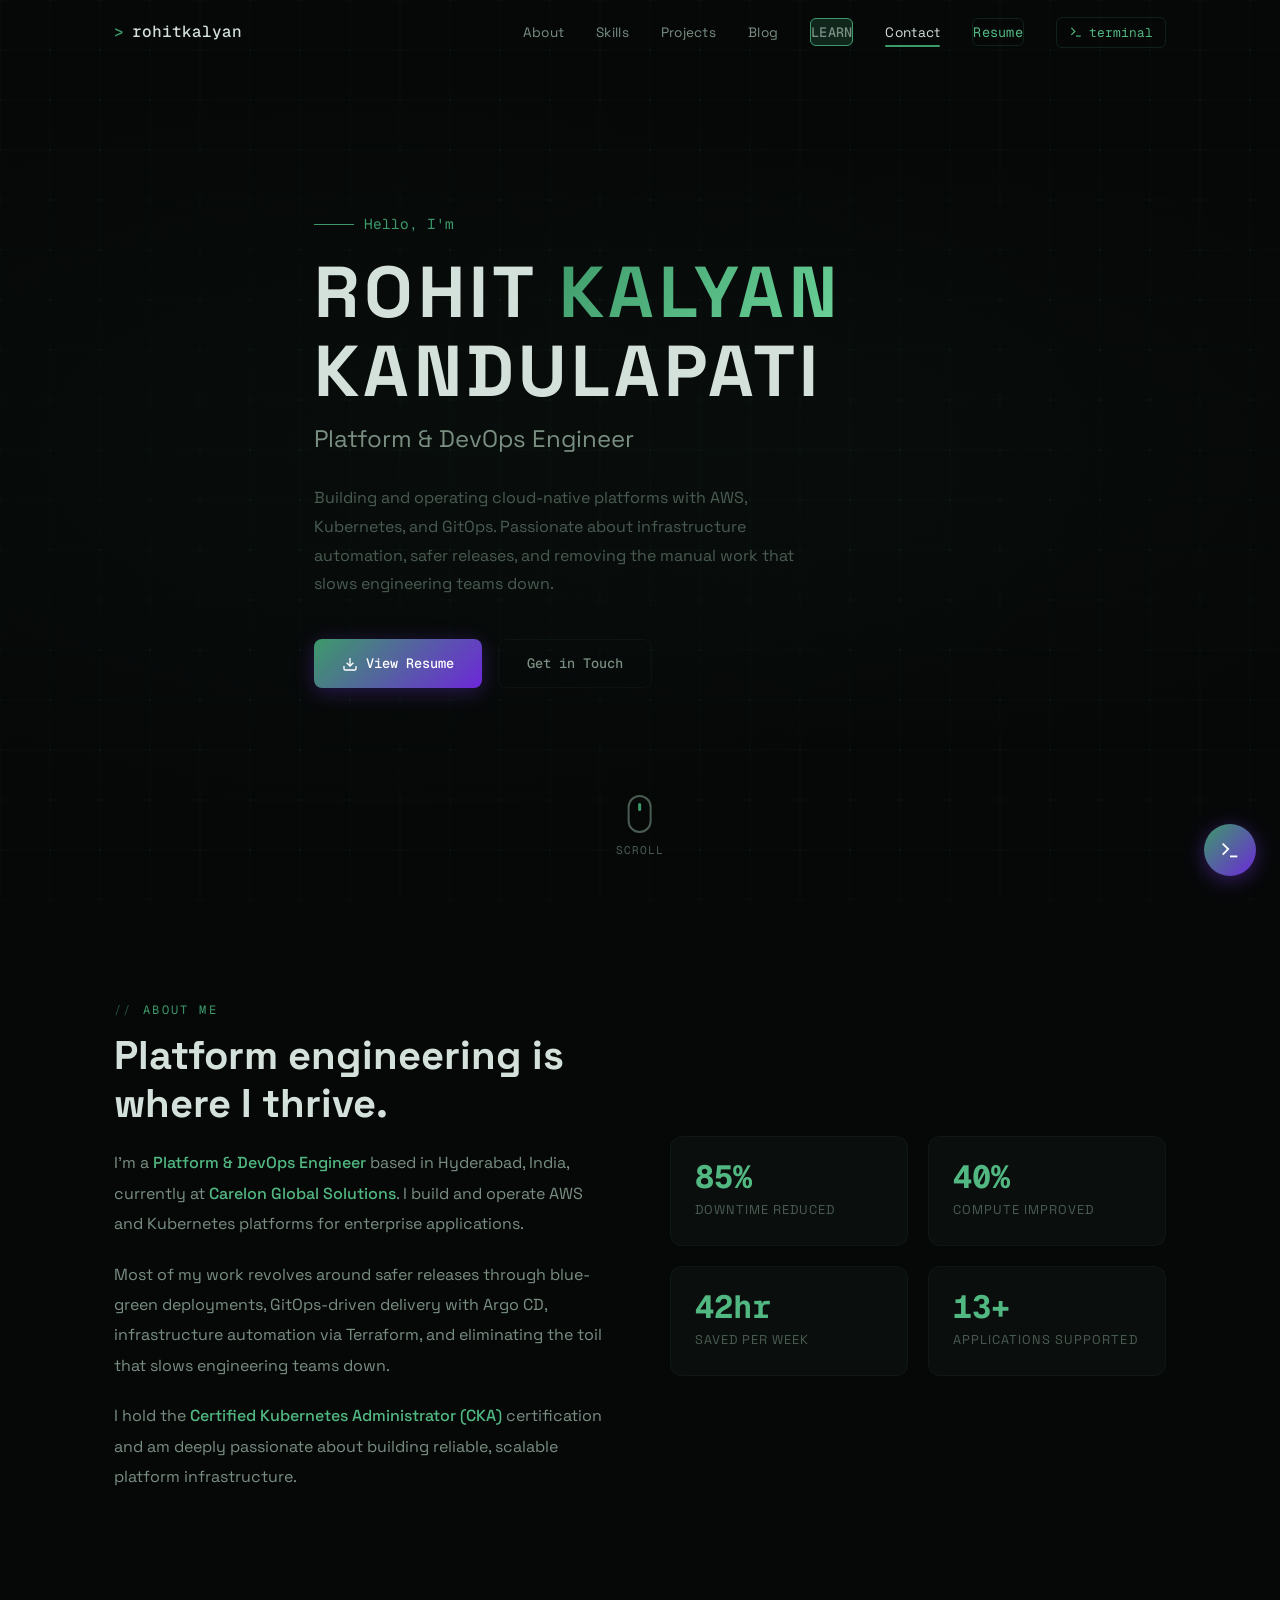
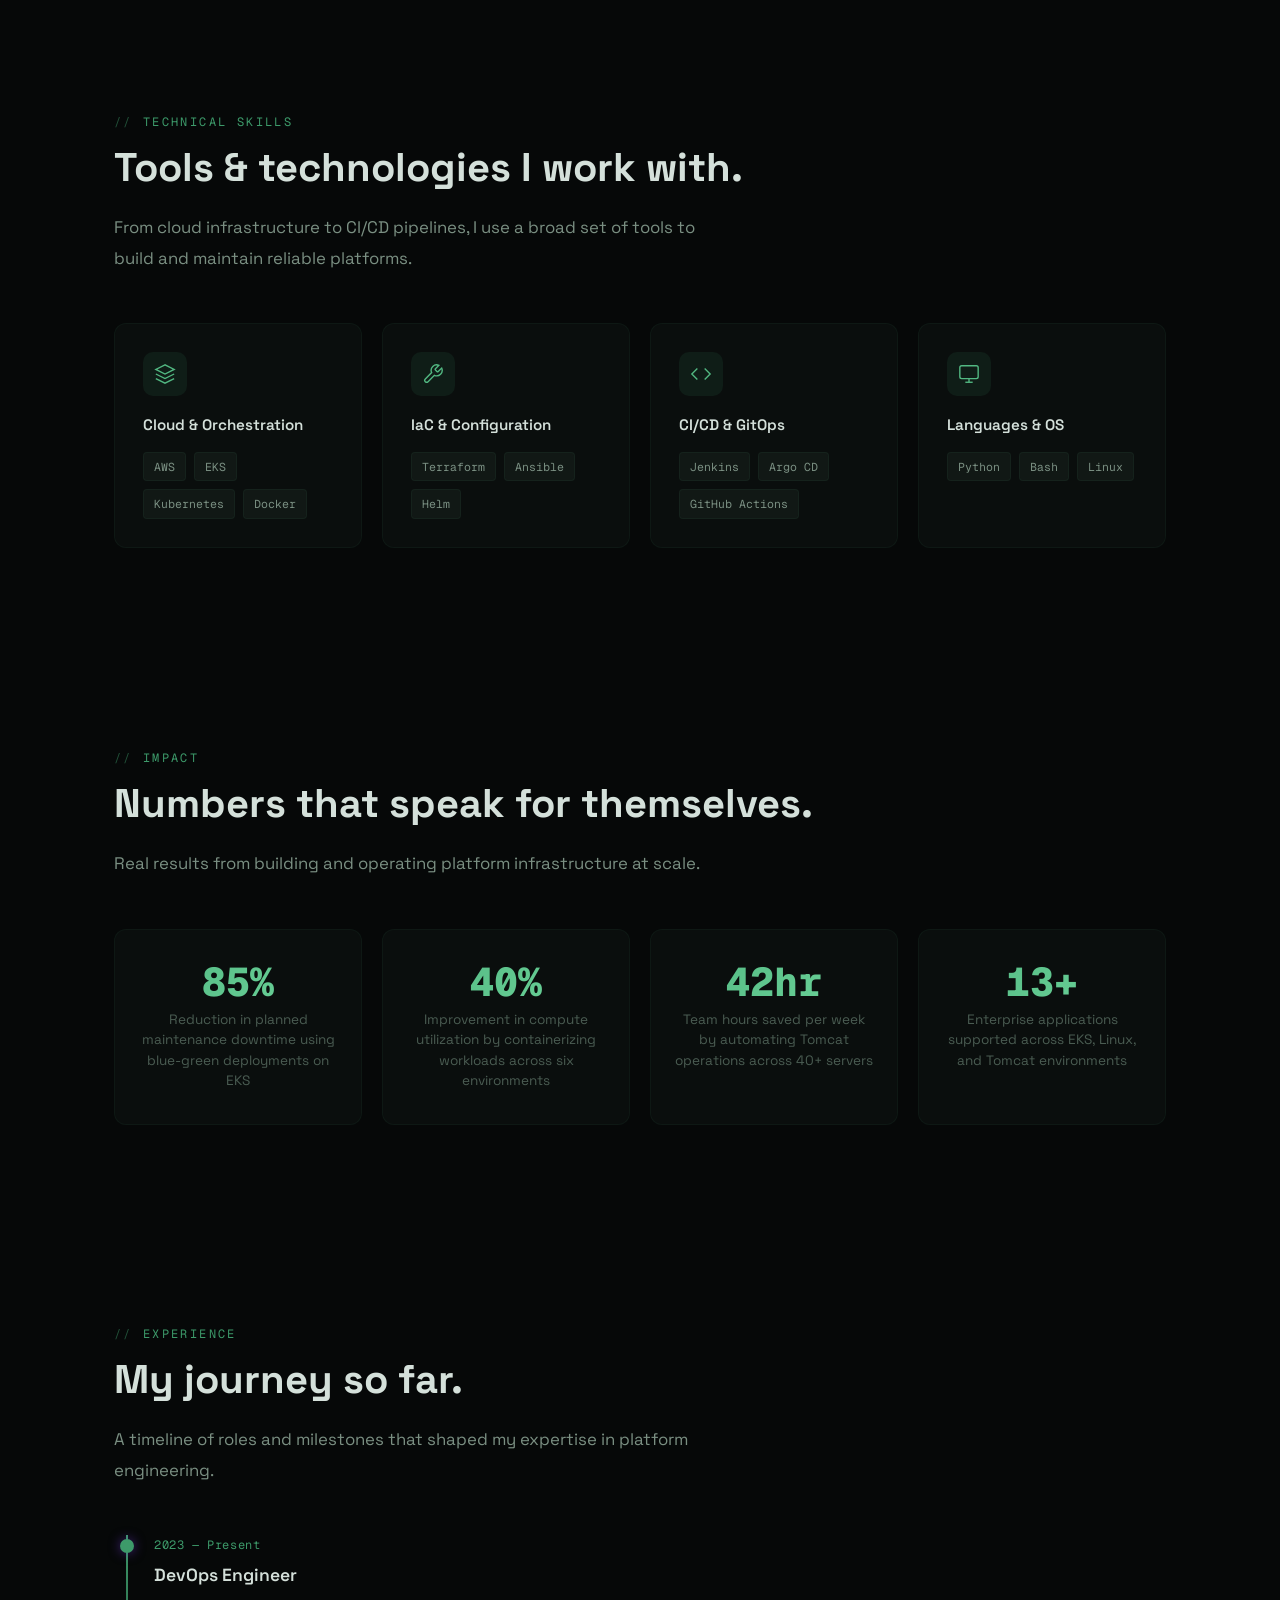
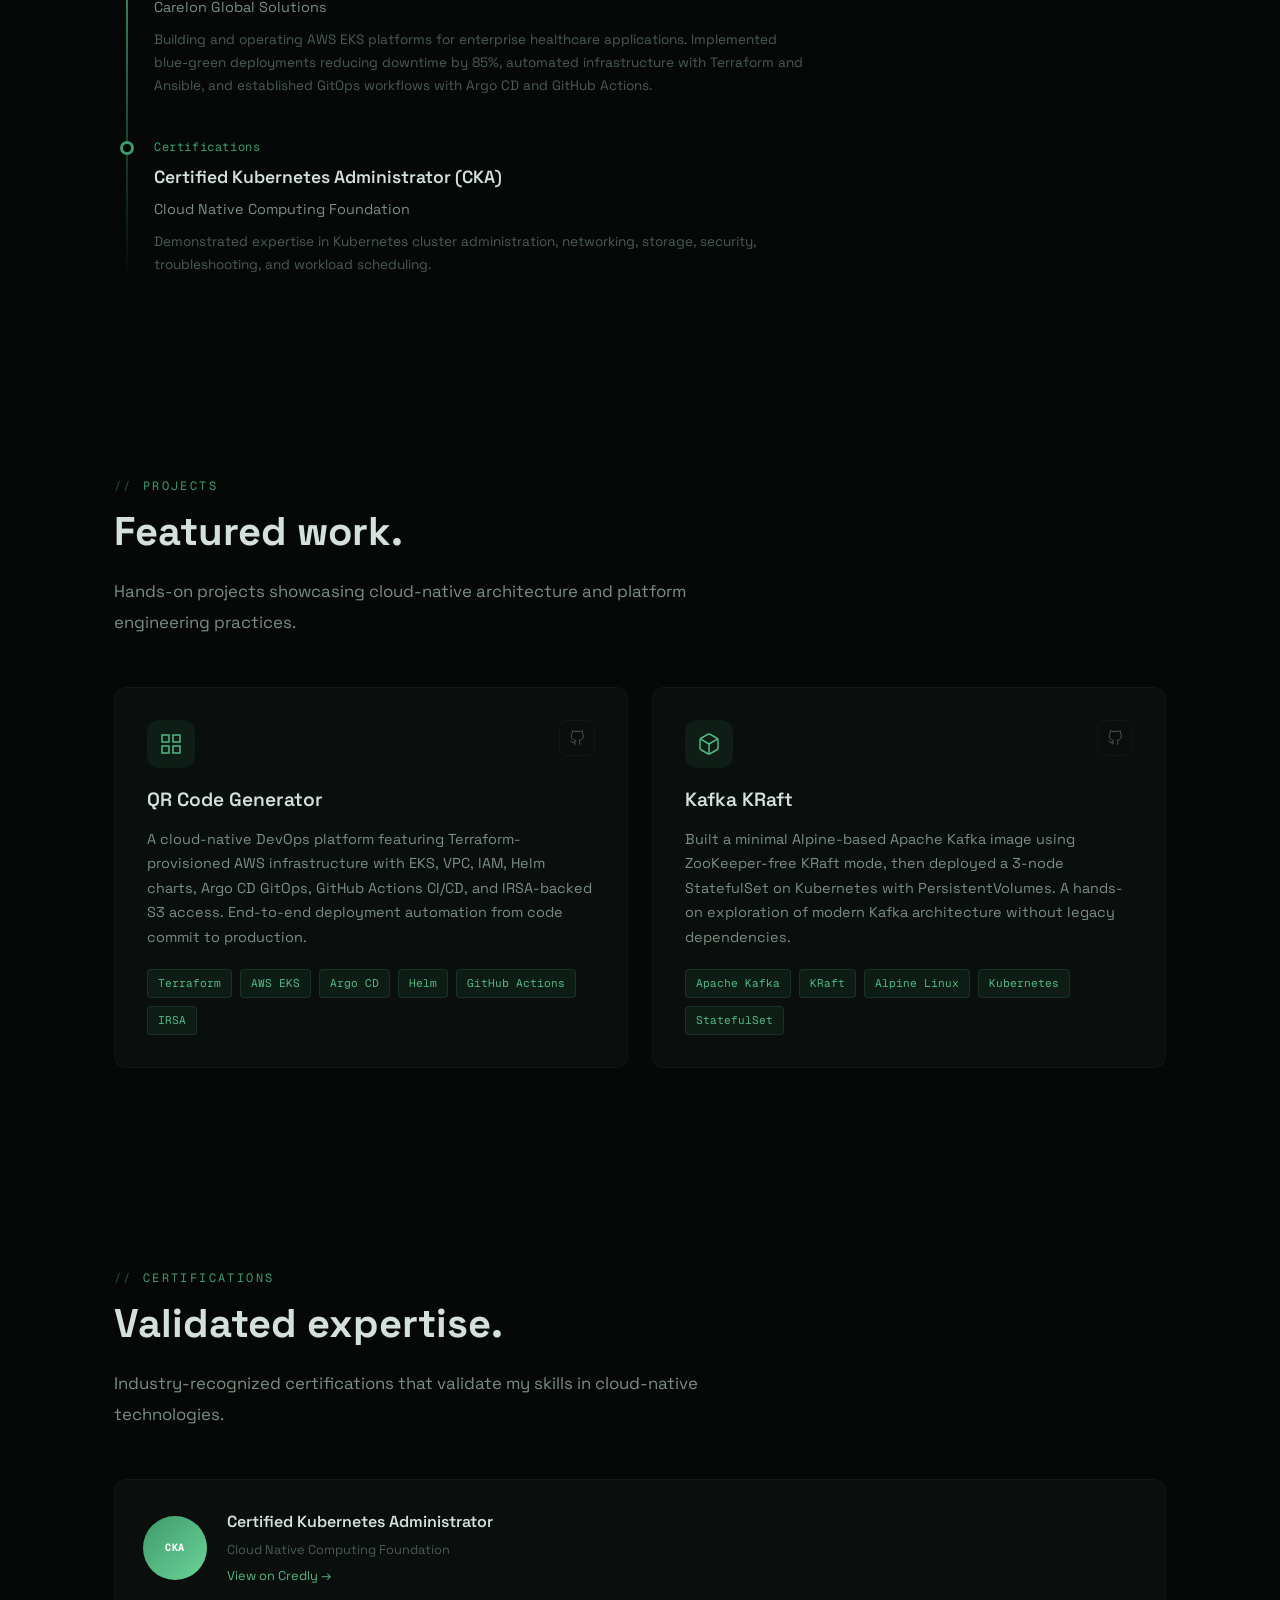
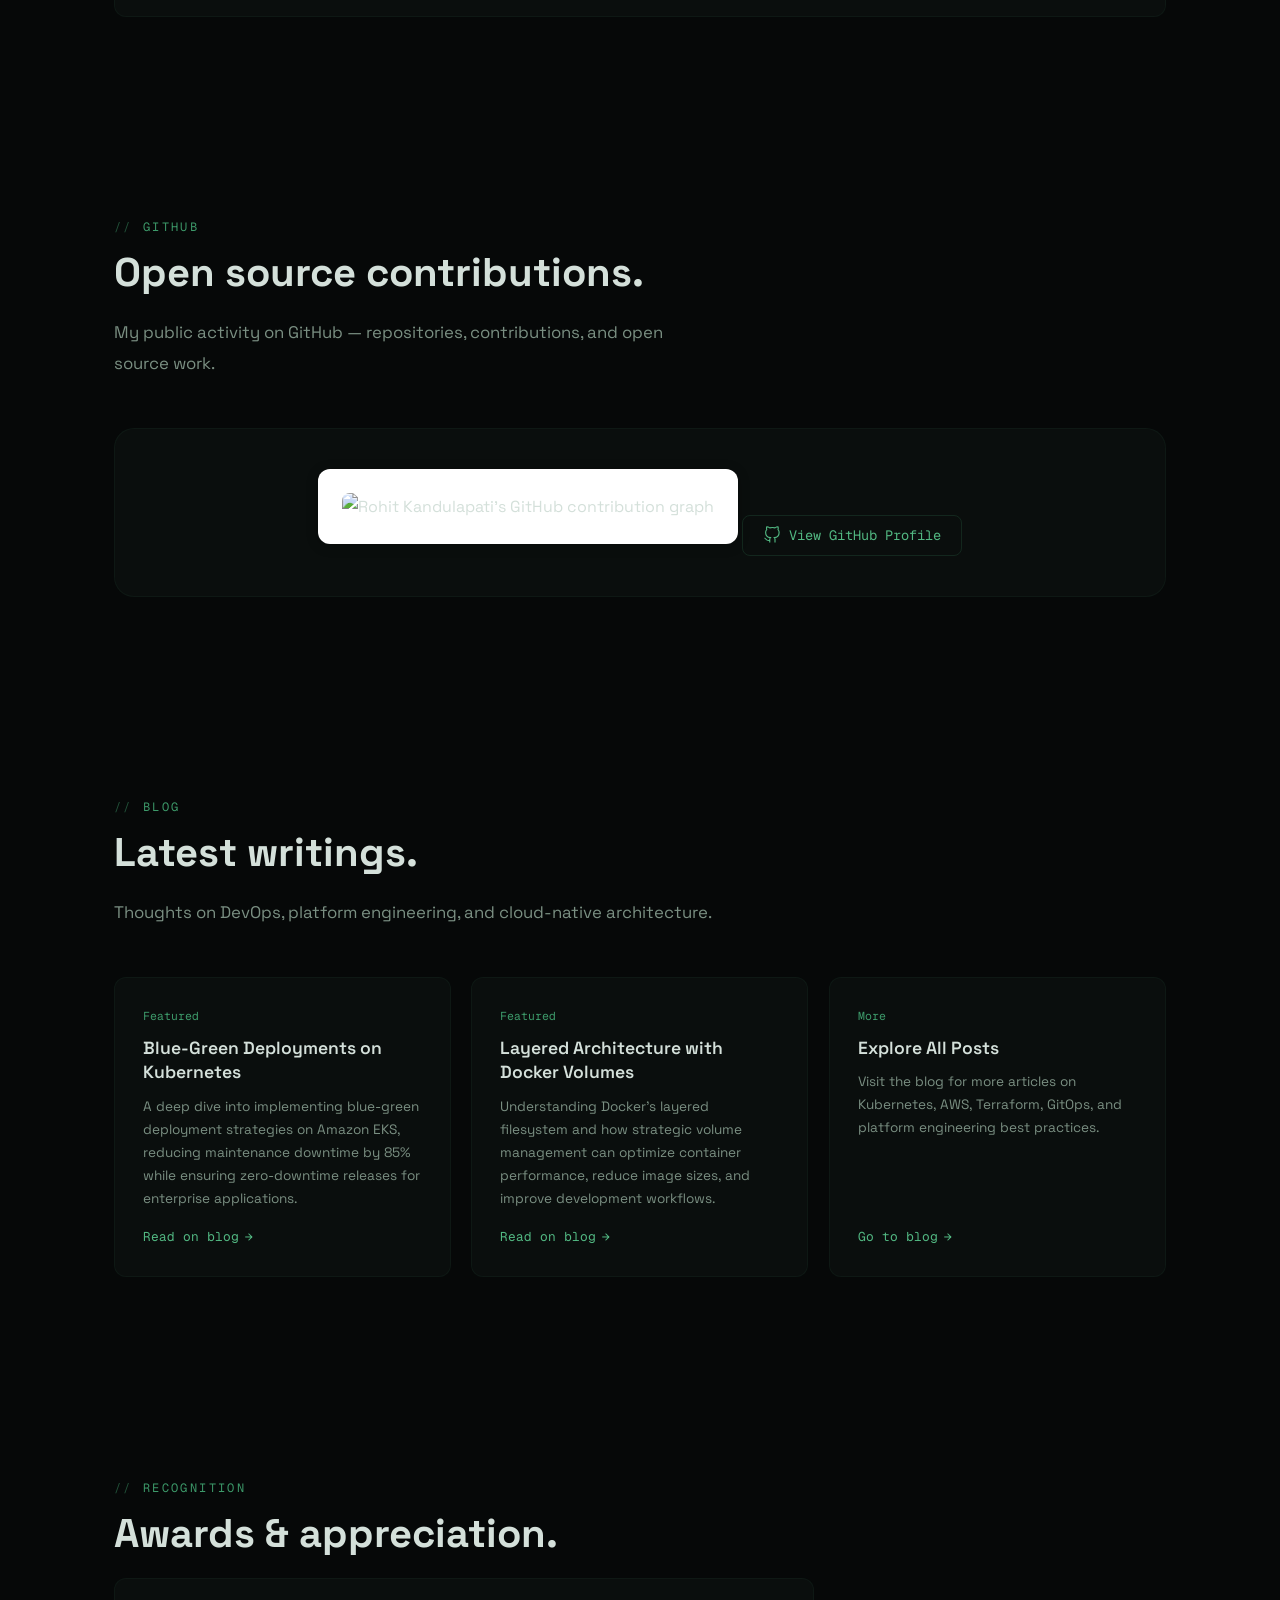
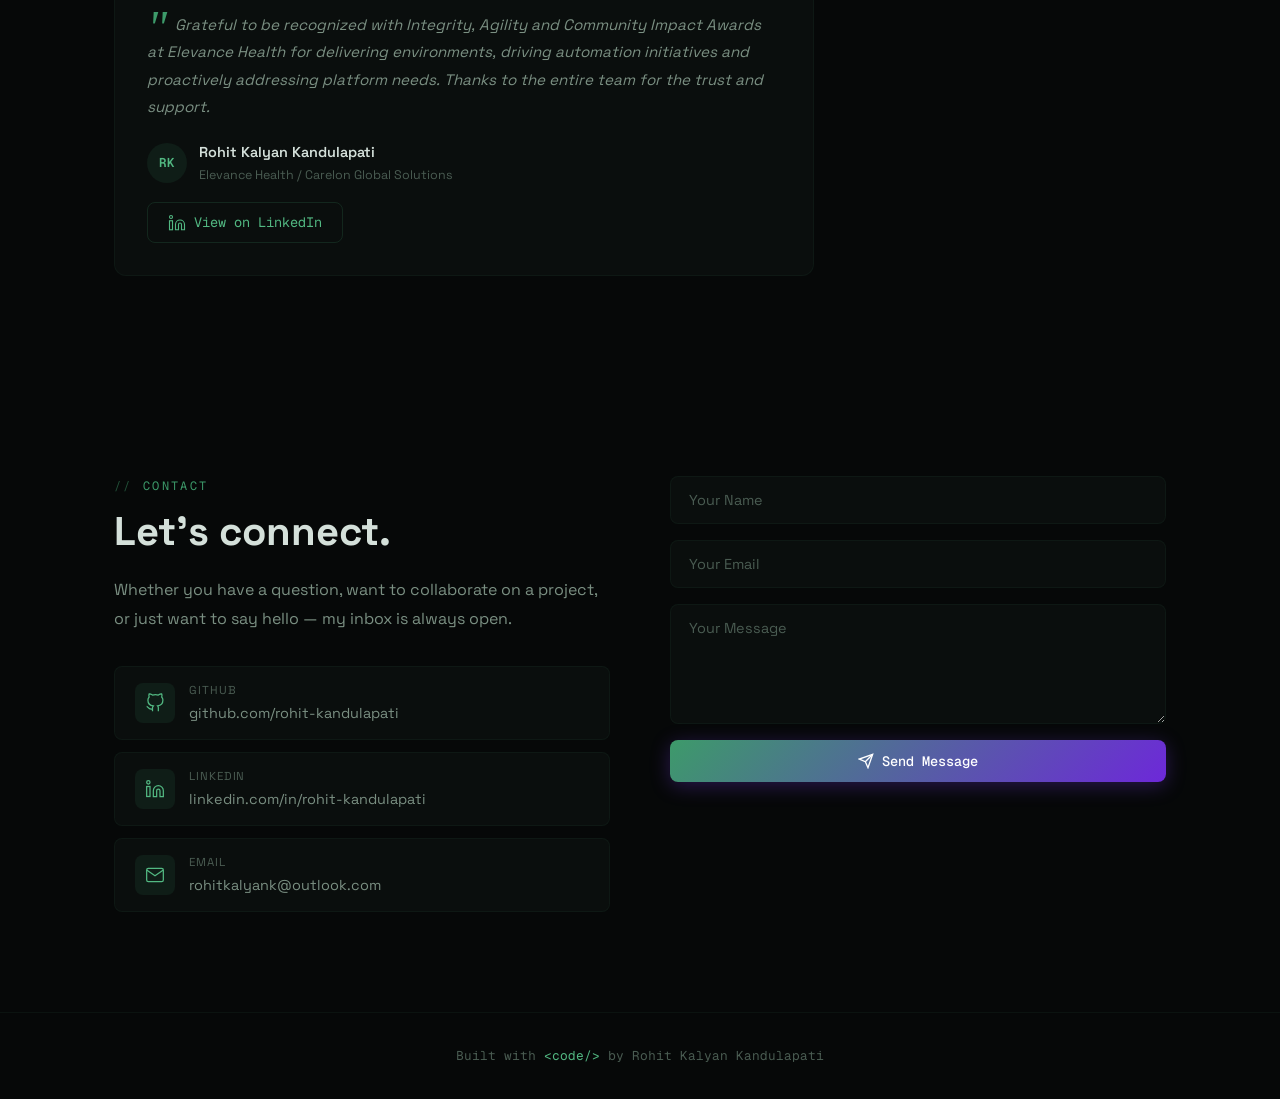
==== commit e47a675d: "feat: add Learn tab + fix Carelon year" ====
--- a/index.html
+++ b/index.html
@@ -31,6 +31,7 @@
       <li><a href="#skills">Skills</a></li>
       <li><a href="#projects">Projects</a></li>
       <li><a href="#blog">Blog</a></li>
+      <li><a href="#" class="nav-learn">Learn</a></li>
       <li><a href="#contact">Contact</a></li>
       <li><a href="assets/RohitKandulapati_DevOps_Resume.pdf" class="nav-resume" target="_blank" rel="noopener">Resume</a></li>
       <li>
@@ -223,7 +224,7 @@
     <div class="timeline">
       <div class="timeline-item" data-reveal="fade-up" data-delay="0">
         <div class="timeline-dot"></div>
-        <div class="timeline-date">2022 — Present</div>
+        <div class="timeline-date">2023 — Present</div>
         <h3 class="timeline-title">DevOps Engineer</h3>
         <div class="timeline-org">Carelon Global Solutions</div>
         <p class="timeline-desc">
@@ -534,5 +535,6 @@
     document.querySelector('.terminal-toggle').click();
   });
 </script>
+<div class="toast" id="toast"></div>
 </body>
 </html>
--- a/css/styles.css
+++ b/css/styles.css
@@ -259,6 +259,33 @@
   border-color: var(--accent);
 }
 
+.nav-learn {
+  font-family: var(--font-mono);
+  font-size: 0.85rem;
+  font-weight: 500;
+  color: var(--accent-glow);
+  border: 1px solid var(--accent);
+  padding: 8px 18px;
+  border-radius: 6px;
+  background: rgba(61, 154, 106, 0.2);
+  text-transform: uppercase;
+  letter-spacing: 0.1em;
+  animation: learnPulse 2.5s ease-in-out infinite;
+  transition: all var(--transition);
+}
+
+.nav-learn:hover {
+  background: rgba(61, 154, 106, 0.35);
+  border-color: var(--accent-glow);
+  color: var(--text);
+  animation: none;
+}
+
+@keyframes learnPulse {
+  0%, 100% { box-shadow: 0 0 10px rgba(61, 154, 106, 0.2); }
+  50% { box-shadow: 0 0 24px rgba(61, 154, 106, 0.6); }
+}
+
 .nav-mobile-toggle {
   display: none;
   background: none;
@@ -1505,3 +1532,33 @@
     grid-template-columns: 1fr;
   }
 }
+
+/* ===========================
+   TOAST NOTIFICATION
+   =========================== */
+.toast {
+  position: fixed;
+  bottom: 40px;
+  left: 50%;
+  transform: translateX(-50%) scale(0.9);
+  background: var(--accent-dim);
+  color: var(--accent-glow);
+  border: 1px solid var(--accent);
+  border-radius: var(--radius);
+  padding: 18px 36px;
+  font-size: 1.05rem;
+  font-family: var(--font-mono);
+  font-weight: 500;
+  letter-spacing: 0.03em;
+  box-shadow: var(--shadow), 0 0 30px rgba(61, 154, 106, 0.3);
+  opacity: 0;
+  pointer-events: none;
+  transition: opacity 0.3s ease, transform 0.3s ease;
+  z-index: 9999;
+}
+
+.toast.show {
+  opacity: 1;
+  transform: translateX(-50%) scale(1);
+  pointer-events: auto;
+}
